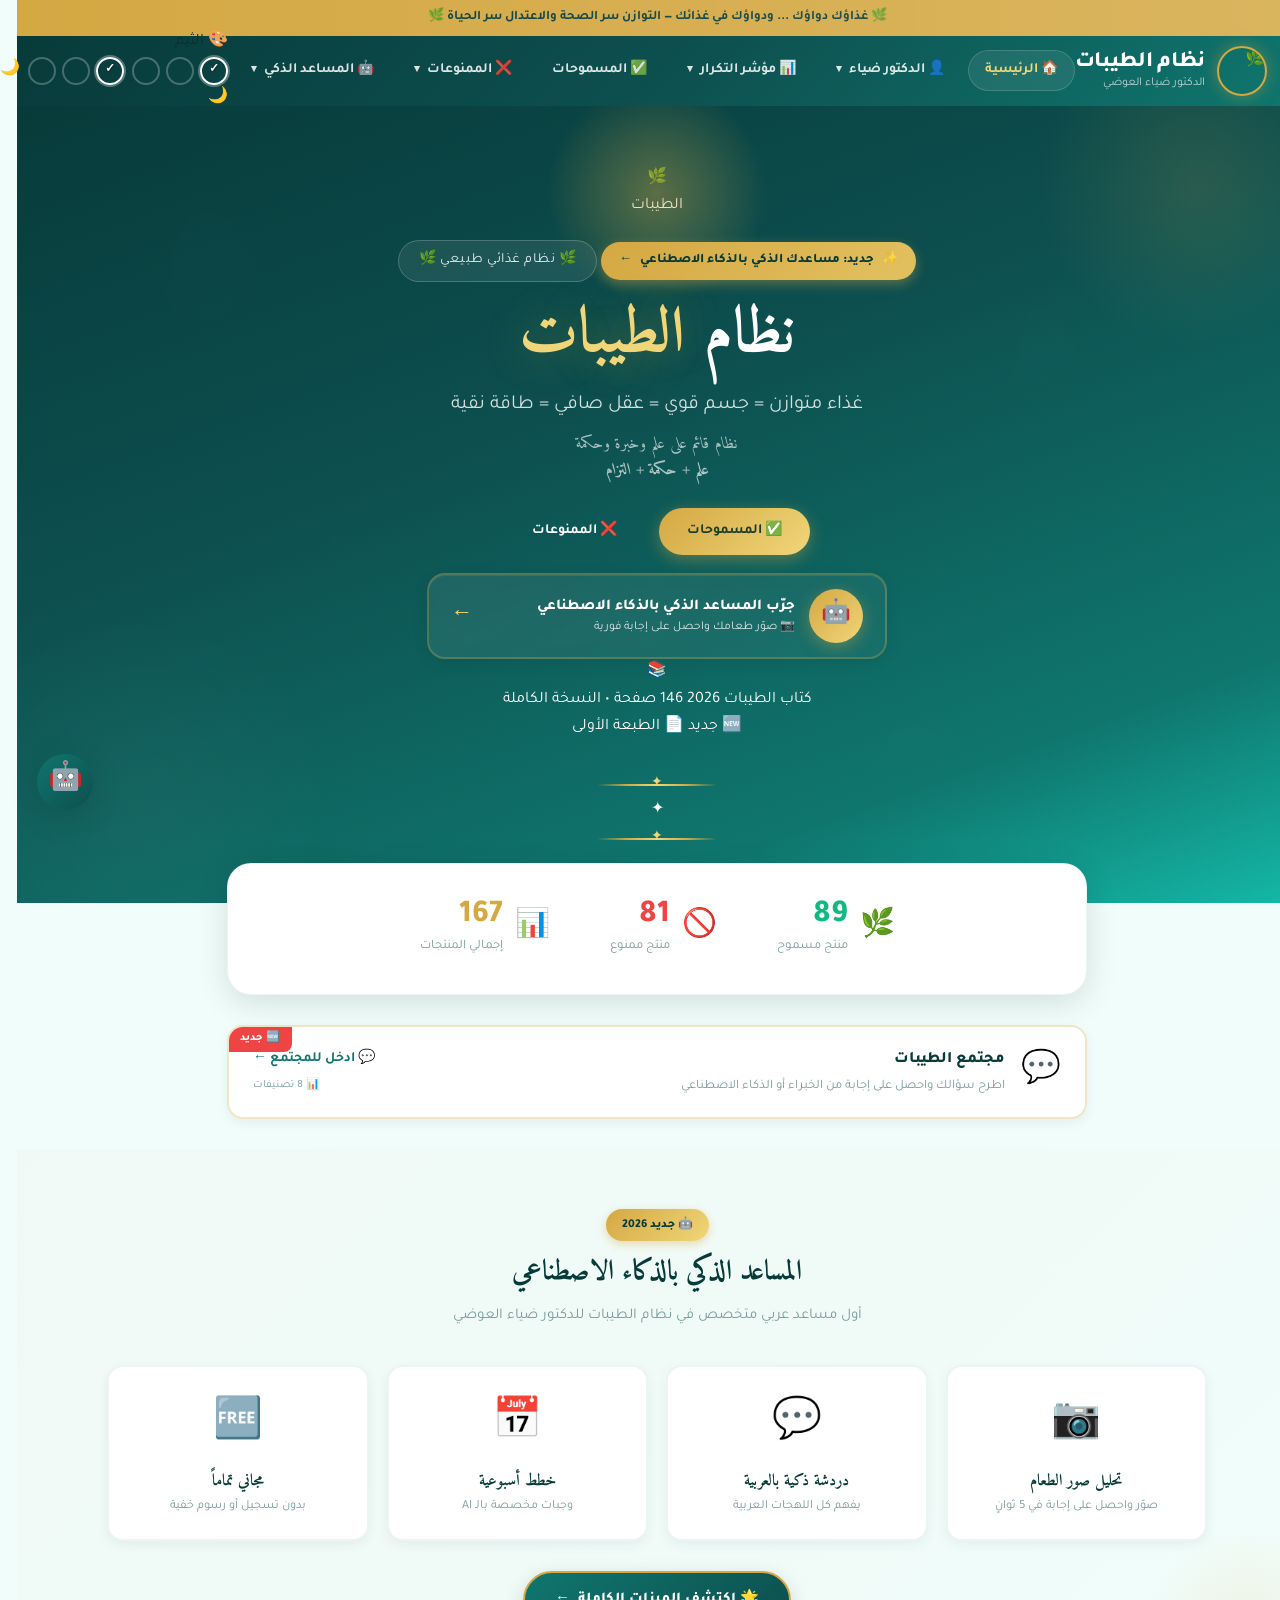
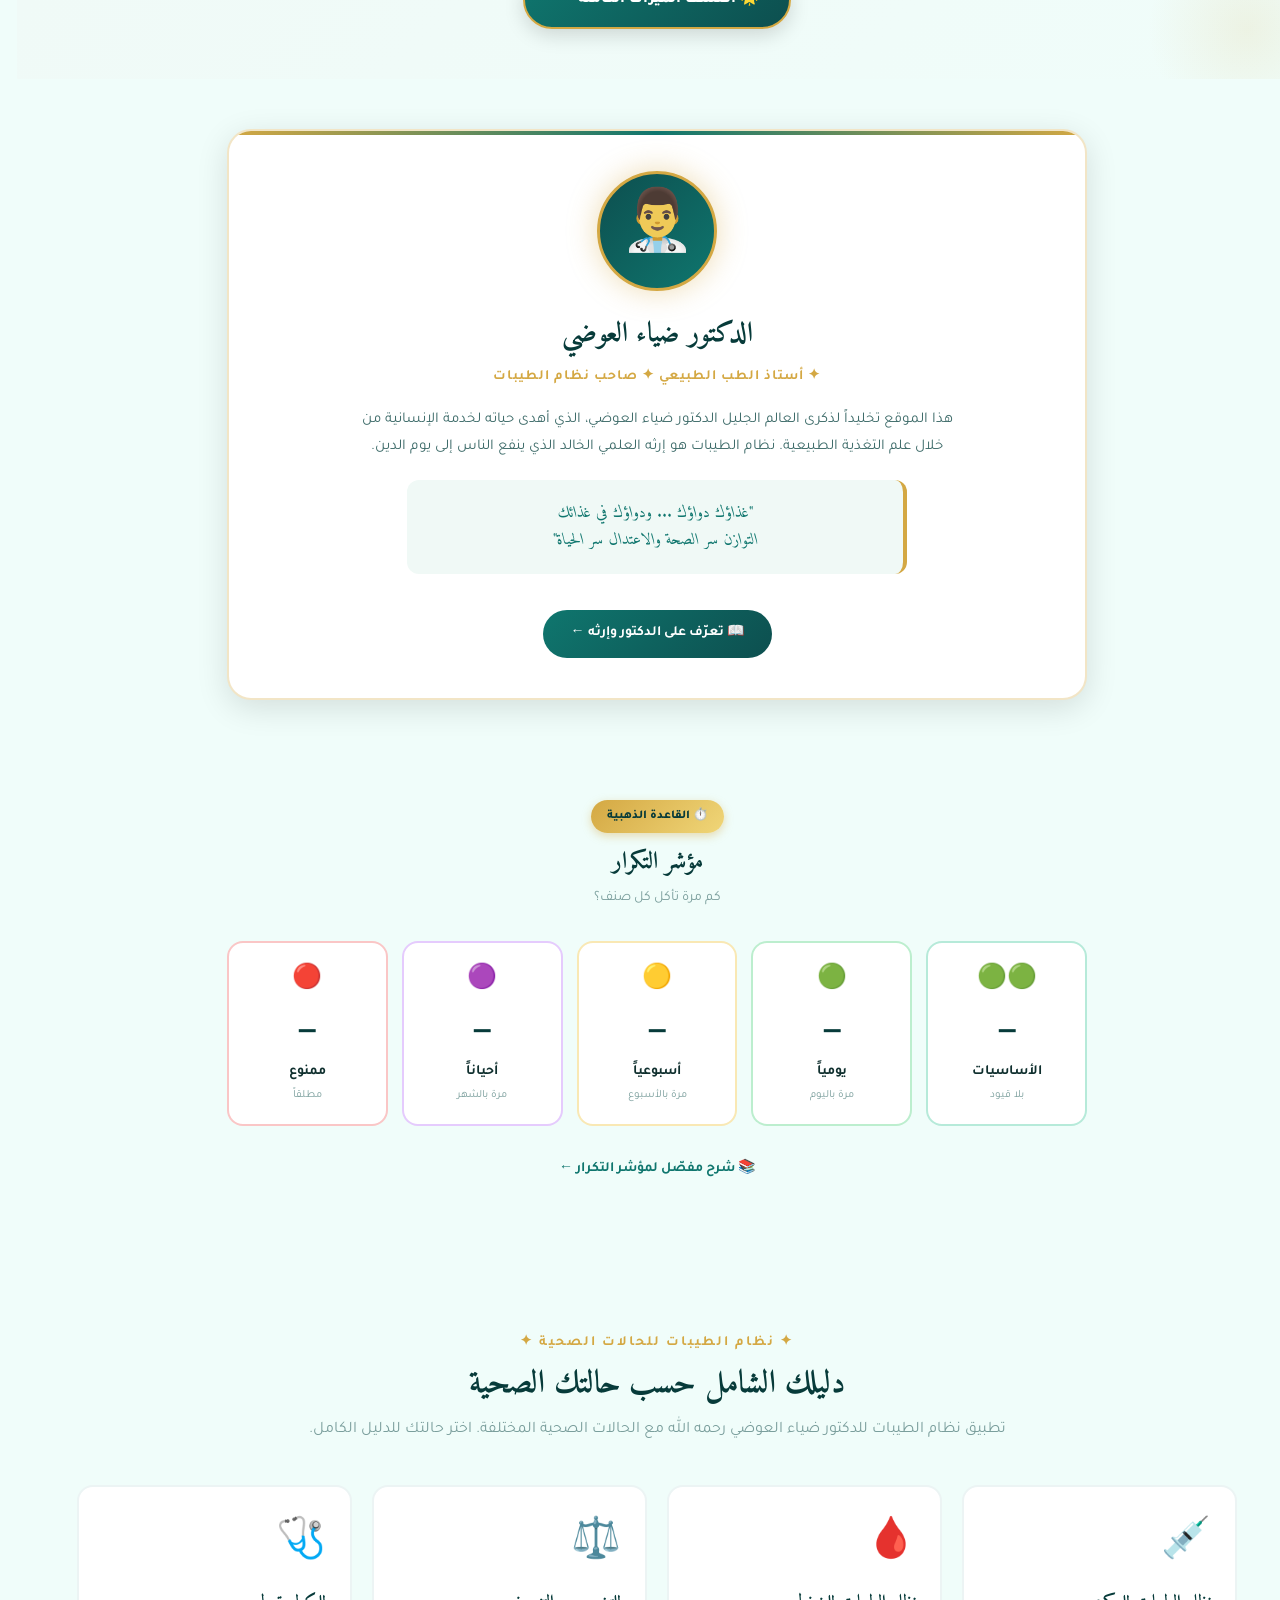
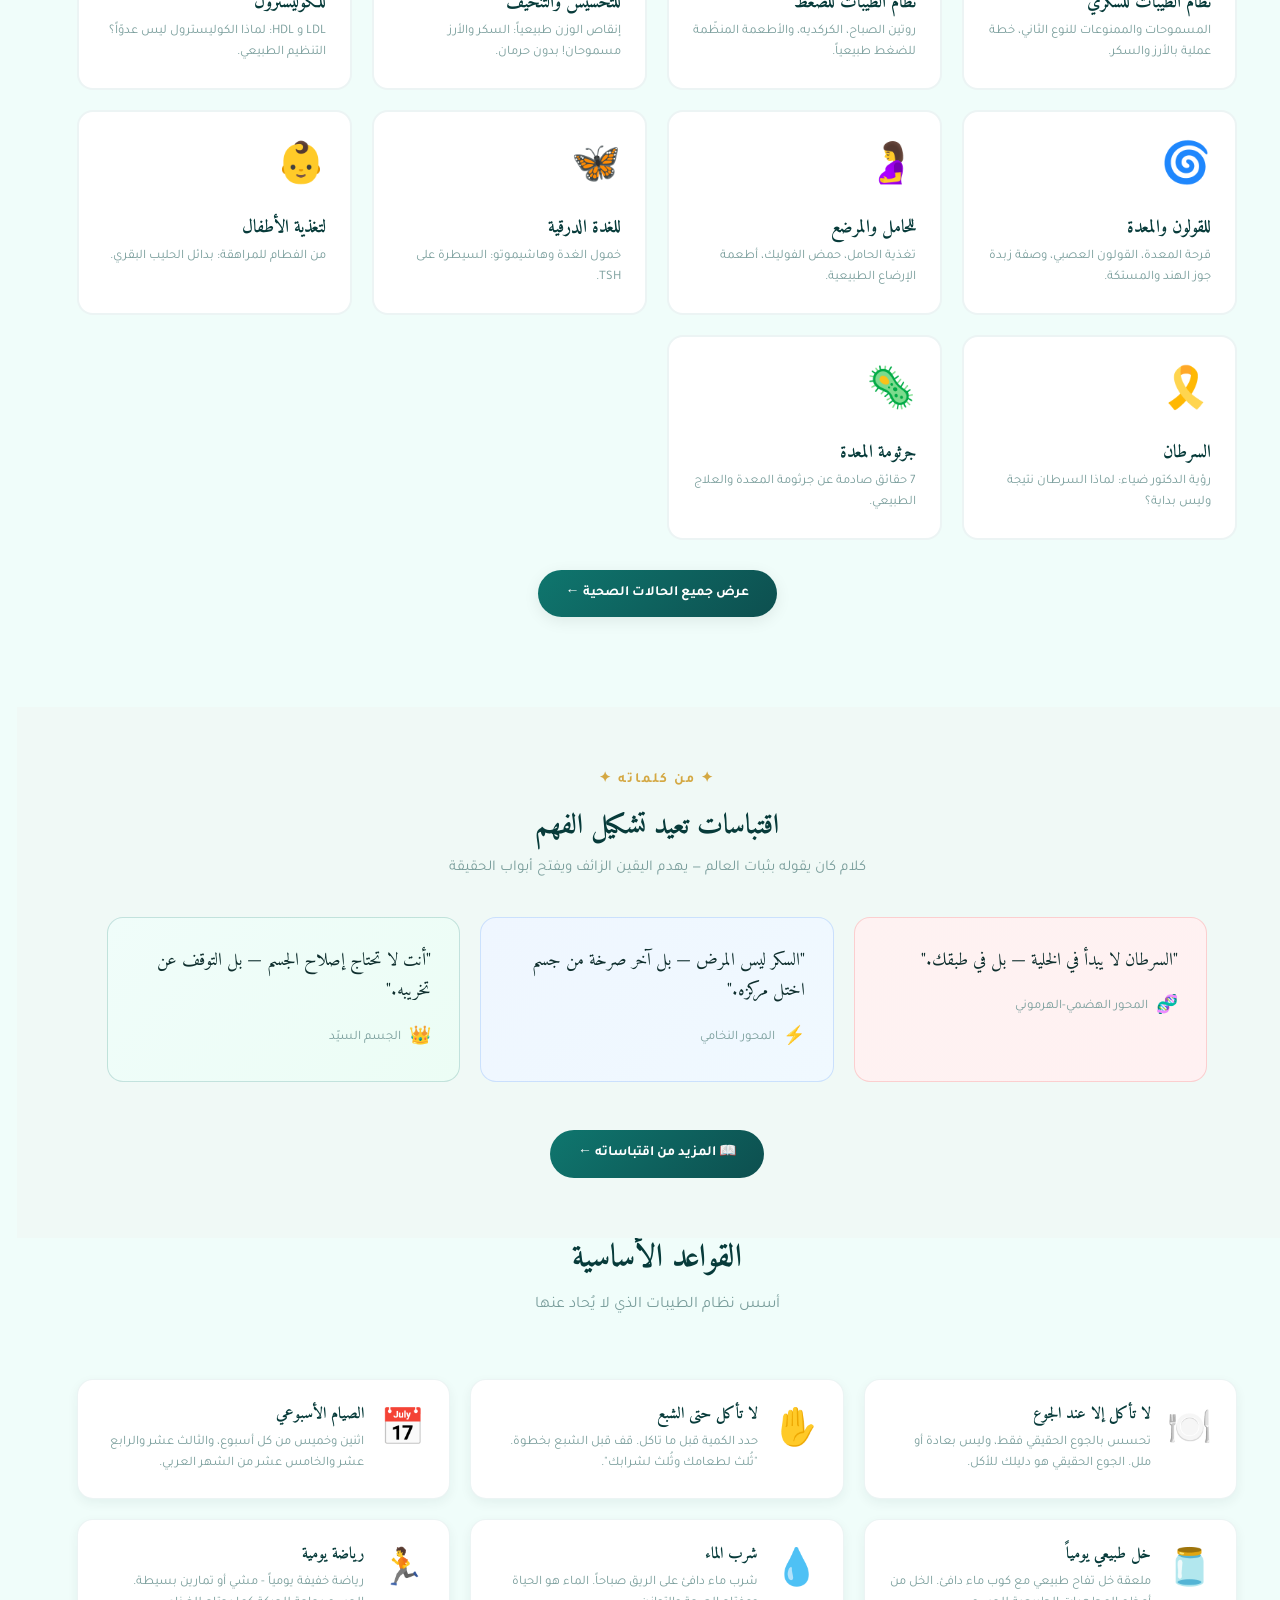
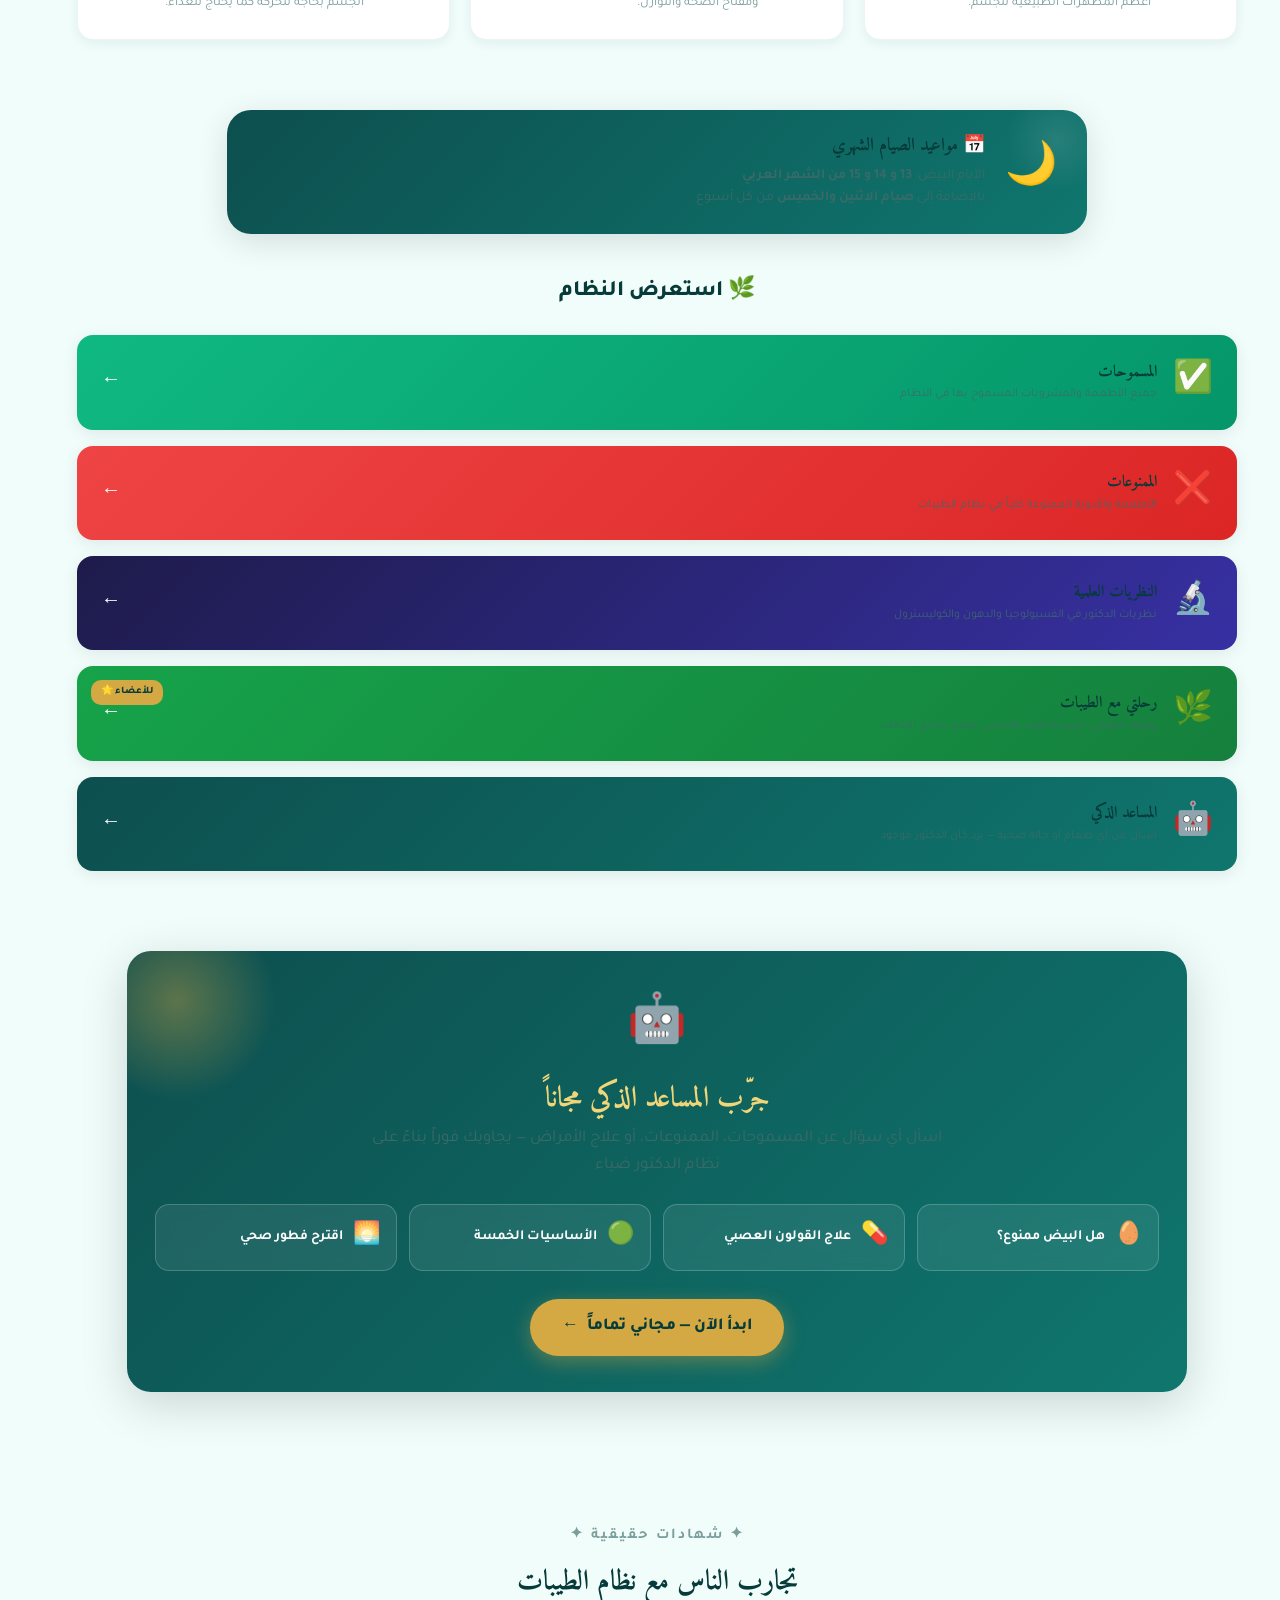
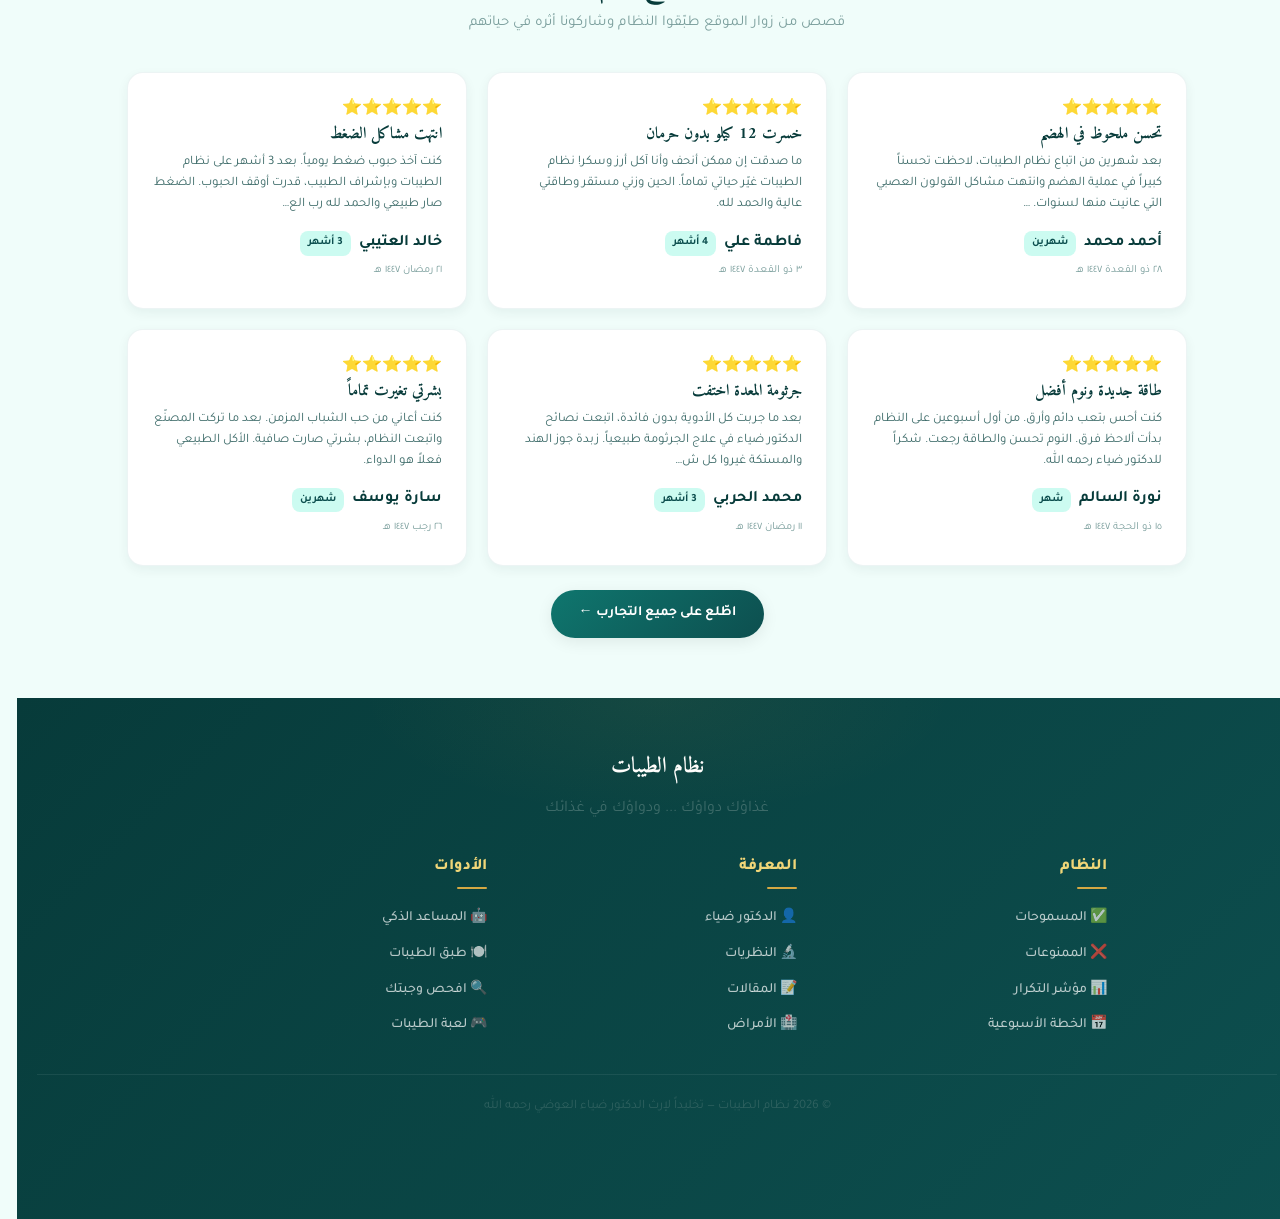
==== index.html @ 3b2006b7 "Initial commit - Tayebat website clone with emerald teal themes and AI chat" ====
<!DOCTYPE html>
<html lang="ar" dir="rtl">
<head>
  <!-- ===== Performance: Preconnect ===== -->
  <link rel="preconnect" href="https://fonts.googleapis.com" crossorigin>
  <link rel="preconnect" href="https://fonts.gstatic.com" crossorigin>

  <!-- ===== Google Fonts ===== -->
  <link rel="preload" 
        href="https://fonts.googleapis.com/css2?family=Tajawal:wght@400;500;700;800&family=Amiri:wght@400;700&display=swap" 
        as="style" 
        onload="this.onload=null;this.rel='stylesheet'">
  <noscript>
    <link rel="stylesheet" 
          href="https://fonts.googleapis.com/css2?family=Tajawal:wght@400;500;700;800&family=Amiri:wght@400;700&display=swap">
  </noscript>

  <meta charset="UTF-8">
  <meta name="viewport" content="width=device-width, initial-scale=1.0">
  <title>نظام الطيبات للدكتور ضياء العوضي | الدليل الشامل 2026</title>
  <meta name="description" content="الدليل الشامل لنظام الطيبات للدكتور ضياء العوضي رحمه الله. 89+ مسموح، 81+ ممنوع، 12 مقال متعمق، خطط أسبوعية بالـ AI، ومساعد ذكي. ابدأ رحلتك الصحية اليوم!">
  <meta name="keywords" content="نظام الطيبات, الدكتور ضياء العوضي, المسموحات, الممنوعات, الأساسيات الخمسة, نظرية الدهون, جرثومة المعدة, التغذية الطبيعية">
  
  <!-- ===== Open Graph ===== -->
  <meta property="og:title" content="نظام الطيبات للدكتور ضياء العوضي | الدليل الشامل 2026">
  <meta property="og:description" content="الدليل الشامل لنظام الطيبات للدكتور ضياء العوضي رحمه الله. 89+ مسموح، 81+ ممنوع، مقالات متعمقة، ومساعد ذكي.">
  <meta property="og:type" content="website">
  <meta property="og:locale" content="ar_AR">

  <!-- ===== Theme Color ===== -->
  <meta name="theme-color" content="#0d4f4f">
  <meta name="apple-mobile-web-app-capable" content="yes">
  <meta name="apple-mobile-web-app-status-bar-style" content="black-translucent">
  <meta name="apple-mobile-web-app-title" content="نظام الطيبات">

  <!-- ===== CSS ===== -->
  <link rel="stylesheet" href="css/variables.css">
  <link rel="stylesheet" href="css/base.css">
  <link rel="stylesheet" href="css/header.css">
  <link rel="stylesheet" href="css/hero.css">
  <link rel="stylesheet" href="css/sections.css">
  <link rel="stylesheet" href="css/footer.css">
  <link rel="stylesheet" href="css/themes.css">
  <link rel="stylesheet" href="css/responsive.css">
</head>
<body>

<!-- ♿ Skip Link -->
<a href="#main-content" class="skip-link">تخطّي للمحتوى الرئيسي</a>

<!-- ═══════════════════════════════════════════
     HEADER
     ═══════════════════════════════════════════ -->
<header class="site-header" id="siteHeader">
  <div class="header-top">
    🌿 غذاؤك دواؤك ... ودواؤك في غذائك — التوازن سر الصحة والاعتدال سر الحياة 🌿
  </div>
  <div class="header-main">
    <a href="/" class="logo-area">
      <div class="logo-emblem">
        <div class="logo-emblem-inner">🌿</div>
      </div>
      <div class="logo-text-area">
        <div class="logo-title">نظام الطيبات</div>
        <div class="logo-subtitle">الدكتور ضياء العوضي</div>
      </div>
    </a>

    <nav class="main-nav" id="mainNav">
      <a href="/" class="nav-link active">🏠 الرئيسية</a>
      
      <div class="nav-dropdown">
        <a href="about.html" class="nav-link nav-link--has-dropdown">
          👤 الدكتور ضياء <span class="nav-dropdown-arrow">▾</span>
        </a>
        <div class="nav-dropdown-menu">
          <a href="about.html" class="nav-dropdown-item">👤 سيرة الدكتور</a>
          <a href="theories.html" class="nav-dropdown-item">🔬 النظريات</a>
          <a href="articles.html" class="nav-dropdown-item">📝 مقالات</a>
          <a href="diseases.html" class="nav-dropdown-item">🏥 الأمراض</a>
          <a href="videos.html" class="nav-dropdown-item">🎬 فيديوهات</a>
          <a href="resources.html" class="nav-dropdown-item">📚 الموارد والأدلة</a>
          <a href="quran-and-food.html" class="nav-dropdown-item">📖 القرآن والغذاء <span class="nav-badge">جديد ✨</span></a>
          <a href="fasting.html" class="nav-dropdown-item">🌙 الصيام والصحة <span class="nav-badge">جديد ✨</span></a>
          <a href="testimonials.html" class="nav-dropdown-item">💬 تجارب الزوار</a>
        </div>
      </div>

      <div class="nav-dropdown">
        <a href="frequency-guide.html" class="nav-link nav-link--has-dropdown">
          📊 مؤشر التكرار <span class="nav-dropdown-arrow">▾</span>
        </a>
        <div class="nav-dropdown-menu">
          <a href="frequency-guide.html" class="nav-dropdown-item">📊 مؤشر التكرار</a>
          <a href="weekly-plan.html" class="nav-dropdown-item">📅 الخطة الأسبوعية</a>
          <a href="recipes.html" class="nav-dropdown-item">🍽️ طبق الطيبات</a>
          <a href="check-meal.html" class="nav-dropdown-item">🔍 افحص وجبتك</a>
          <a href="my-commitment.html" class="nav-dropdown-item">📊 متتبّع التزامي</a>
          <a href="game.html" class="nav-dropdown-item">🎮 لعبة الطيبات</a>
        </div>
      </div>

      <a href="allowed.html" class="nav-link">✅ المسموحات</a>
      
      <div class="nav-dropdown">
        <a href="forbidden.html" class="nav-link nav-link--has-dropdown">
          ❌ الممنوعات <span class="nav-dropdown-arrow">▾</span>
        </a>
        <div class="nav-dropdown-menu">
          <a href="forbidden.html" class="nav-dropdown-item">❌ قائمة الممنوعات</a>
          <a href="alternatives.html" class="nav-dropdown-item nav-dropdown-item--highlight">🔄 بديل الممنوعات <span class="nav-badge">جديد ✨</span></a>
        </div>
      </div>

      <div class="nav-dropdown">
        <a href="ai-assistant.html" class="nav-link nav-link--has-dropdown">
          🤖 المساعد الذكي <span class="nav-dropdown-arrow">▾</span>
        </a>
        <div class="nav-dropdown-menu">
          <a href="ai-assistant.html" class="nav-dropdown-item">🌟 اكتشف الميزات</a>
          <a href="chat.html" class="nav-dropdown-item">⚡ ابدأ الدردشة</a>
        </div>
      </div>

      <!-- Theme Controls (inside nav for mobile) -->
      <div class="theme-controls-mobile">
        <div class="theme-controls-label">🎨 الثيم</div>
        <div class="theme-color-btns">
          <button class="theme-color-btn active" data-theme-btn="emerald-teal" title="إميرالد تيل" aria-label="ثيم إميرالد تيل">
            <span class="theme-color-dot" style="background: #0f766e;"></span>
          </button>
          <button class="theme-color-btn" data-theme-btn="ocean-emerald" title="أوشن إميرالد" aria-label="ثيم أوشن إميرالد">
            <span class="theme-color-dot" style="background: #0891b2;"></span>
          </button>
          <button class="theme-color-btn" data-theme-btn="royal-emerald" title="رويال إميرالد" aria-label="ثيم رويال إميرالد">
            <span class="theme-color-dot" style="background: #2563eb;"></span>
          </button>
        </div>
        <button class="mode-toggle-btn" id="modeToggleMobile" title="تبديل الوضع" aria-label="تبديل وضع الإضاءة">
          🌙
        </button>
      </div>
    </nav>

    <!-- Desktop Theme Controls -->
    <div class="theme-controls" id="themeControls">
      <div class="theme-color-btns">
        <button class="theme-color-btn active" data-theme-btn="emerald-teal" title="إميرالد تيل" aria-label="ثيم إميرالد تيل">
          <span class="theme-color-dot" style="background: #0f766e;"></span>
        </button>
        <button class="theme-color-btn" data-theme-btn="ocean-emerald" title="أوشن إميرالد" aria-label="ثيم أوشن إميرالد">
          <span class="theme-color-dot" style="background: #0891b2;"></span>
        </button>
        <button class="theme-color-btn" data-theme-btn="royal-emerald" title="رويال إميرالد" aria-label="ثيم رويال إميرالد">
          <span class="theme-color-dot" style="background: #2563eb;"></span>
        </button>
      </div>
      <button class="mode-toggle-btn" id="modeToggleDesktop" title="تبديل الوضع" aria-label="تبديل وضع الإضاءة">
        🌙
      </button>
    </div>

    <button class="mobile-menu-btn" id="mobileMenuBtn" aria-label="القائمة">☰</button>
  </div>
</header>

<!-- ═══════════════════════════════════════════
     HERO SECTION
     ═══════════════════════════════════════════ -->
<section class="hero-home" id="main-content">
  <div class="hero-pattern"></div>
  <div class="hero-bg-decor hero-bg-decor-1"></div>
  <div class="hero-bg-decor hero-bg-decor-2"></div>
  
  <div class="hero-emblem">
    <div class="hero-emblem-glow"></div>
    <div class="hero-emblem-inner">
      <div class="hero-emblem-icon">🌿</div>
      <div class="hero-emblem-text">الطيبات</div>
    </div>
  </div>
  
  <div class="hero-content-text">
    <!-- AI Badge -->
    <a href="/ai-assistant" class="hero-ai-badge">
      <span class="hero-ai-badge-spark">✨</span>
      <span class="hero-ai-badge-text">جديد: مساعدك الذكي بالذكاء الاصطناعي</span>
      <span class="hero-ai-badge-arrow">←</span>
    </a>
    
    <div class="hero-label">🌿 نظام غذائي طبيعي 🌿</div>
    <h1>نظام <span>الطيبات</span></h1>
    <div class="hero-tagline">غذاء متوازن = جسم قوي = عقل صافي = طاقة نقية</div>
    <p class="hero-quote">
      نظام قائم على علم وخبرة وحكمة<br>
      <strong>علم + حكمة + التزام</strong>
    </p>
    
    <div class="hero-cta">
      <a href="allowed.html" class="btn btn-gold">✅ المسموحات</a>
      <a href="forbidden.html" class="btn btn-glass">❌ الممنوعات</a>
    </div>

    <!-- AI CTA -->
    <a href="chat.html" class="hero-ai-cta">
      <div class="hero-ai-cta-icon">🤖</div>
      <div class="hero-ai-cta-text">
        <div class="hero-ai-cta-title">جرّب المساعد الذكي بالذكاء الاصطناعي</div>
        <div class="hero-ai-cta-subtitle">📷 صوّر طعامك واحصل على إجابة فورية</div>
      </div>
      <div class="hero-ai-cta-arrow">←</div>
    </a>

    <!-- PDF Downloads -->
    <div class="pdf-btns-row">
      <a href="pdf-download-v2.html" class="pdf-btn pdf-btn-new">
        <span class="pdf-btn-icon">📚</span>
        <div class="pdf-btn-info">
          <span class="pdf-btn-title">كتاب الطيبات 2026</span>
          <span class="pdf-btn-subtitle">146 صفحة • النسخة الكاملة</span>
        </div>
        <span class="pdf-btn-badge">🆕 جديد</span>
      </a>
      <a href="pdf-download.html" class="pdf-btn pdf-btn-old">
        <span class="pdf-btn-icon">📄</span>
        <span class="pdf-btn-title">الطبعة الأولى</span>
      </a>
    </div>
  </div>
  
  <div class="hero-divider">
    <div class="hero-divider-line"></div>
    <div class="hero-divider-ornament">✦</div>
    <div class="hero-divider-line"></div>
  </div>
</section>

<!-- ═══════════════════════════════════════════
     STATS BAR
     ═══════════════════════════════════════════ -->
<div class="stats-wrapper">
  <div class="stats-bar">
    <div class="stat-card reveal">
      <div class="stat-icon green">🌿</div>
      <div>
        <div class="stat-num green" id="statAllowed" data-target="89">0</div>
        <div class="stat-label">منتج مسموح</div>
      </div>
    </div>
    <div class="stat-card reveal" style="transition-delay:0.1s">
      <div class="stat-icon red">🚫</div>
      <div>
        <div class="stat-num red" id="statForbidden" data-target="81">0</div>
        <div class="stat-label">منتج ممنوع</div>
      </div>
    </div>
    <div class="stat-card reveal" style="transition-delay:0.2s">
      <div class="stat-icon gold">📊</div>
      <div>
        <div class="stat-num gold" id="statTotal" data-target="170">0</div>
        <div class="stat-label">إجمالي المنتجات</div>
      </div>
    </div>
  </div>
</div>

<!-- ═══════════════════════════════════════════
     COMMUNITY BANNER
     ═══════════════════════════════════════════ -->
<div class="community-banner-wrapper">
  <a href="/community" class="community-banner" aria-label="مجتمع الطيبات">
    <span class="community-banner-new">🆕 جديد</span>
    <div class="community-banner-icon">💬</div>
    <div class="community-banner-content">
      <div class="community-banner-title">مجتمع الطيبات</div>
      <div class="community-banner-subtitle">اطرح سؤالك واحصل على إجابة من الخبراء أو الذكاء الاصطناعي</div>
    </div>
    <div class="community-banner-action">
      <span class="community-banner-cta">💬 ادخل للمجتمع ←</span>
      <span class="community-banner-meta">📊 8 تصنيفات</span>
    </div>
  </a>
</div>

<!-- ═══════════════════════════════════════════
     AI FEATURES SECTION
     ═══════════════════════════════════════════ -->
<section class="ai-features-section reveal">
  <div class="ai-features-container">
    <div class="ai-features-header">
      <span class="ai-features-badge">🤖 جديد 2026</span>
      <h2 class="ai-features-title">المساعد الذكي بالذكاء الاصطناعي</h2>
      <p class="ai-features-subtitle">أول مساعد عربي متخصص في نظام الطيبات للدكتور ضياء العوضي</p>
    </div>
    
    <div class="ai-features-grid">
      <a href="chat.html" class="ai-feature-card">
        <div class="ai-feature-icon">📷</div>
        <h3 class="ai-feature-title">تحليل صور الطعام</h3>
        <p class="ai-feature-desc">صوّر واحصل على إجابة في 5 ثوانٍ</p>
      </a>
      
      <a href="chat.html" class="ai-feature-card">
        <div class="ai-feature-icon">💬</div>
        <h3 class="ai-feature-title">دردشة ذكية بالعربية</h3>
        <p class="ai-feature-desc">يفهم كل اللهجات العربية</p>
      </a>
      
      <a href="chat.html" class="ai-feature-card">
        <div class="ai-feature-icon">📅</div>
        <h3 class="ai-feature-title">خطط أسبوعية</h3>
        <p class="ai-feature-desc">وجبات مخصصة بالـ AI</p>
      </a>
      
      <a href="chat.html" class="ai-feature-card">
        <div class="ai-feature-icon">🆓</div>
        <h3 class="ai-feature-title">مجاني تماماً</h3>
        <p class="ai-feature-desc">بدون تسجيل أو رسوم خفية</p>
      </a>
    </div>
    
    <div class="ai-features-cta">
      <a href="/ai-assistant" class="ai-features-btn">
        🌟 اكتشف الميزات الكاملة
        <span class="ai-features-btn-arrow">←</span>
      </a>
    </div>
  </div>
</section>

<!-- ═══════════════════════════════════════════
     TRIBUTE SECTION
     ═══════════════════════════════════════════ -->
<div class="tribute-section reveal">
  <div class="tribute-card">
    <div class="tribute-portrait-wrap">
      <div class="tribute-portrait-placeholder">👨‍⚕️</div>
    </div>
    <div class="tribute-name">الدكتور ضياء العوضي</div>
    <div class="tribute-title">✦ أستاذ الطب الطبيعي ✦ صاحب نظام الطيبات</div>
    <p class="tribute-text">
      هذا الموقع تخليداً لذكرى العالم الجليل الدكتور ضياء العوضي،
      الذي أهدى حياته لخدمة الإنسانية من خلال علم التغذية الطبيعية.
      نظام الطيبات هو إرثه العلمي الخالد الذي ينفع الناس إلى يوم الدين.
    </p>
    <div class="tribute-quote">
      "غذاؤك دواؤك ... ودواؤك في غذائك<br>
      التوازن سر الصحة والاعتدال سر الحياة"
    </div>
    <a href="/about" class="tribute-cta">
      📖 تعرّف على الدكتور وإرثه ←
    </a>
  </div>
</div>

<!-- ═══════════════════════════════════════════
     FREQUENCY GUIDE MINI-PYRAMID
     ═══════════════════════════════════════════ -->
<section class="freq-mini-section reveal">
  <div class="freq-mini-container">
    <div class="freq-mini-header">
      <span class="freq-mini-badge">⏱️ القاعدة الذهبية</span>
      <h2 class="freq-mini-title">مؤشر التكرار</h2>
      <p class="freq-mini-subtitle">كم مرة تأكل كل صنف؟</p>
    </div>

    <div class="freq-mini-grid">
      <a class="freq-mini-item freq-mini-unlimited" href="frequency-guide.html#unlimited">
        <div class="freq-mini-emoji">🟢🟢</div>
        <div class="freq-mini-count" id="miniCountUnlimited" data-target="5">—</div>
        <div class="freq-mini-label">الأساسيات</div>
        <div class="freq-mini-desc">بلا قيود</div>
      </a>

      <a class="freq-mini-item freq-mini-daily" href="frequency-guide.html#daily">
        <div class="freq-mini-emoji">🟢</div>
        <div class="freq-mini-count" id="miniCountDaily" data-target="28">—</div>
        <div class="freq-mini-label">يومياً</div>
        <div class="freq-mini-desc">مرة باليوم</div>
      </a>

      <a class="freq-mini-item freq-mini-weekly" href="frequency-guide.html#weekly">
        <div class="freq-mini-emoji">🟡</div>
        <div class="freq-mini-count" id="miniCountWeekly" data-target="32">—</div>
        <div class="freq-mini-label">أسبوعياً</div>
        <div class="freq-mini-desc">مرة بالأسبوع</div>
      </a>

      <a class="freq-mini-item freq-mini-sometimes" href="frequency-guide.html#sometimes">
        <div class="freq-mini-emoji">🟣</div>
        <div class="freq-mini-count" id="miniCountSometimes" data-target="24">—</div>
        <div class="freq-mini-label">أحياناً</div>
        <div class="freq-mini-desc">مرة بالشهر</div>
      </a>

      <a class="freq-mini-item freq-mini-never" href="frequency-guide.html#never">
        <div class="freq-mini-emoji">🔴</div>
        <div class="freq-mini-count" id="miniCountNever" data-target="81">—</div>
        <div class="freq-mini-label">ممنوع</div>
        <div class="freq-mini-desc">مطلقاً</div>
      </a>
    </div>

    <a href="frequency-guide.html" class="freq-mini-cta">📚 شرح مفصّل لمؤشر التكرار ←</a>
  </div>
</section>

<!-- ═══════════════════════════════════════════
     HEALTH CONDITIONS
     ═══════════════════════════════════════════ -->
<section class="health-conditions-section reveal">
  <div class="section-header-center">
    <p class="section-label">✦ نظام الطيبات للحالات الصحية ✦</p>
    <h2>دليلك الشامل حسب حالتك الصحية</h2>
    <p class="section-desc">تطبيق نظام الطيبات للدكتور ضياء العوضي رحمه الله مع الحالات الصحية المختلفة. اختر حالتك للدليل الكامل.</p>
  </div>

  <div class="health-grid">
    <a href="diet-diabetes.html" class="health-card">
      <div class="health-card-icon">💉</div>
      <h3 class="health-card-title">نظام الطيبات للسكري</h3>
      <p class="health-card-desc">المسموحات والممنوعات للنوع الثاني، خطة عملية بالأرز والسكر.</p>
    </a>

    <a href="diet-pressure.html" class="health-card">
      <div class="health-card-icon">🩸</div>
      <h3 class="health-card-title">نظام الطيبات للضغط</h3>
      <p class="health-card-desc">روتين الصباح، الكركديه، والأطعمة المنظّمة للضغط طبيعياً.</p>
    </a>

    <a href="diet-weight-loss.html" class="health-card">
      <div class="health-card-icon">⚖️</div>
      <h3 class="health-card-title">للتخسيس والتنحيف</h3>
      <p class="health-card-desc">إنقاص الوزن طبيعياً: السكر والأرز مسموحان! بدون حرمان.</p>
    </a>

    <a href="diet-cholesterol.html" class="health-card">
      <div class="health-card-icon">🩺</div>
      <h3 class="health-card-title">للكوليسترول</h3>
      <p class="health-card-desc">LDL و HDL: لماذا الكوليسترول ليس عدوّاً؟ التنظيم الطبيعي.</p>
    </a>

    <a href="diet-stomach-colon.html" class="health-card">
      <div class="health-card-icon">🌀</div>
      <h3 class="health-card-title">للقولون والمعدة</h3>
      <p class="health-card-desc">قرحة المعدة، القولون العصبي، وصفة زبدة جوز الهند والمستكة.</p>
    </a>

    <a href="diet-pregnancy.html" class="health-card">
      <div class="health-card-icon">🤰</div>
      <h3 class="health-card-title">للحامل والمرضع</h3>
      <p class="health-card-desc">تغذية الحامل، حمض الفوليك، أطعمة الإرضاع الطبيعية.</p>
    </a>

    <a href="diet-thyroid.html" class="health-card">
      <div class="health-card-icon">🦋</div>
      <h3 class="health-card-title">للغدة الدرقية</h3>
      <p class="health-card-desc">خمول الغدة وهاشيموتو: السيطرة على TSH.</p>
    </a>

    <a href="diet-children.html" class="health-card">
      <div class="health-card-icon">👶</div>
      <h3 class="health-card-title">لتغذية الأطفال</h3>
      <p class="health-card-desc">من الفطام للمراهقة: بدائل الحليب البقري.</p>
    </a>

    <a href="cancer.html" class="health-card">
      <div class="health-card-icon">🎗️</div>
      <h3 class="health-card-title">السرطان</h3>
      <p class="health-card-desc">رؤية الدكتور ضياء: لماذا السرطان نتيجة وليس بداية؟</p>
    </a>

    <a href="h-pylori.html" class="health-card">
      <div class="health-card-icon">🦠</div>
      <h3 class="health-card-title">جرثومة المعدة</h3>
      <p class="health-card-desc">7 حقائق صادمة عن جرثومة المعدة والعلاج الطبيعي.</p>
    </a>
  </div>

  <div class="section-cta-center">
    <a href="diseases.html" class="btn btn-primary">عرض جميع الحالات الصحية ←</a>
  </div>
</section>

<!-- ═══════════════════════════════════════════
     QUOTES STRIP
     ═══════════════════════════════════════════ -->
<section class="home-quotes-strip reveal">
  <div class="home-quotes-header">
    <div class="section-label">✦ من كلماته ✦</div>
    <h3>اقتباسات تعيد تشكيل الفهم</h3>
    <p>كلام كان يقوله بثبات العالم — يهدم اليقين الزائف ويفتح أبواب الحقيقة</p>
  </div>
  <div class="home-quotes-grid">
    <div class="quote-card shock">
      <p class="quote-card-text">"السرطان لا يبدأ في الخلية — بل في طبقك."</p>
      <div class="quote-card-source">
        <span class="quote-card-source-icon">🧬</span>
        <span>المحور الهضمي-الهرموني</span>
      </div>
    </div>
    <div class="quote-card science">
      <p class="quote-card-text">"السكر ليس المرض — بل آخر صرخة من جسم اختل مركزه."</p>
      <div class="quote-card-source">
        <span class="quote-card-source-icon">⚡</span>
        <span>المحور النخامي</span>
      </div>
    </div>
    <div class="quote-card">
      <p class="quote-card-text">"أنت لا تحتاج إصلاح الجسم — بل التوقف عن تخريبه."</p>
      <div class="quote-card-source">
        <span class="quote-card-source-icon">👑</span>
        <span>الجسم السيّد</span>
      </div>
    </div>
  </div>
  <div class="section-cta-center" style="margin-top: 32px;">
    <a href="about.html" class="tribute-cta">📖 المزيد من اقتباساته ←</a>
  </div>
</section>

<!-- ═══════════════════════════════════════════
     BASIC RULES
     ═══════════════════════════════════════════ -->
<div class="section-header-center" style="padding: 0 20px 20px;">
  <h2 style="font-family: var(--font-serif);">القواعد الأساسية</h2>
  <p class="section-desc">أسس نظام الطيبات الذي لا يُحاد عنها</p>
</div>

<div class="rules-grid">
  <div class="rule-card reveal">
    <div class="rule-icon">🍽️</div>
    <div class="rule-content">
      <h3>لا تأكل إلا عند الجوع</h3>
      <p>تحسس بالجوع الحقيقي فقط، وليس بعادة أو ملل. الجوع الحقيقي هو دليلك للأكل.</p>
    </div>
  </div>
  <div class="rule-card reveal" style="transition-delay:0.1s">
    <div class="rule-icon">✋</div>
    <div class="rule-content">
      <h3>لا تأكل حتى الشبع</h3>
      <p>حدد الكمية قبل ما تاكل. قف قبل الشبع بخطوة. "ثُلث لطعامك وثُلث لشرابك".</p>
    </div>
  </div>
  <div class="rule-card reveal" style="transition-delay:0.2s">
    <div class="rule-icon">📅</div>
    <div class="rule-content">
      <h3>الصيام الأسبوعي</h3>
      <p>اثنين وخميس من كل أسبوع، والثالث عشر والرابع عشر والخامس عشر من الشهر العربي.</p>
    </div>
  </div>
  <div class="rule-card reveal" style="transition-delay:0.3s">
    <div class="rule-icon">🫙</div>
    <div class="rule-content">
      <h3>خل طبيعي يومياً</h3>
      <p>ملعقة خل تفاح طبيعي مع كوب ماء دافئ. الخل من أعظم المطهرات الطبيعية للجسم.</p>
    </div>
  </div>
  <div class="rule-card reveal" style="transition-delay:0.4s">
    <div class="rule-icon">💧</div>
    <div class="rule-content">
      <h3>شرب الماء</h3>
      <p>شرب ماء دافئ على الريق صباحاً. الماء هو الحياة ومفتاح الصحة والتوازن.</p>
    </div>
  </div>
  <div class="rule-card reveal" style="transition-delay:0.5s">
    <div class="rule-icon">🏃</div>
    <div class="rule-content">
      <h3>رياضة يومية</h3>
      <p>رياضة خفيفة يومياً - مشي أو تمارين بسيطة. الجسم بحاجة للحركة كما يحتاج للغذاء.</p>
    </div>
  </div>
</div>

<!-- ═══════════════════════════════════════════
     FASTING SCHEDULE
     ═══════════════════════════════════════════ -->
<div class="fasting-banner reveal">
  <div class="fasting-card">
    <div class="fasting-icon">🌙</div>
    <div class="fasting-text">
      <h3>📅 مواعيد الصيام الشهري</h3>
      <p>الأيام البيض: <strong>13 و 14 و 15 من الشهر العربي</strong><br>
      بالإضافة إلى <strong>صيام الاثنين والخميس</strong> من كل أسبوع</p>
    </div>
  </div>
</div>

<!-- ═══════════════════════════════════════════
     QUICK ACCESS
     ═══════════════════════════════════════════ -->
<div class="quick-access">
  <div class="quick-title">🌿 استعرض النظام</div>
  <div class="quick-grid">
    <a href="allowed.html" class="quick-card allowed reveal">
      <div class="quick-icon">✅</div>
      <div class="quick-text">
        <h3>المسموحات</h3>
        <p>جميع الأطعمة والمشروبات المسموح بها في النظام</p>
      </div>
      <div class="quick-arrow">←</div>
    </a>
    <a href="forbidden.html" class="quick-card forbidden reveal" style="transition-delay:0.1s">
      <div class="quick-icon">❌</div>
      <div class="quick-text">
        <h3>الممنوعات</h3>
        <p>الأطعمة والأدوية الممنوعة كلياً في نظام الطيبات</p>
      </div>
      <div class="quick-arrow">←</div>
    </a>
    <a href="theories.html" class="quick-card theories reveal" style="transition-delay:0.2s">
      <div class="quick-icon">🔬</div>
      <div class="quick-text">
        <h3>النظريات العلمية</h3>
        <p>نظريات الدكتور في الفسيولوجيا والدهون والكوليسترول</p>
      </div>
      <div class="quick-arrow">←</div>
    </a>
    <a href="my-journey.html" class="quick-card journey reveal" style="transition-delay:0.25s">
      <span class="quick-card-badge">للأعضاء 🌟</span>
      <div class="quick-icon">🌿</div>
      <div class="quick-text">
        <h3>رحلتي مع الطيبات</h3>
        <p>رفيقك اليومي: نصيحة اليوم، اقتباس ملهم، وتتبّع تقدّمك</p>
      </div>
      <div class="quick-arrow">←</div>
    </a>
    <a href="chat.html" class="quick-card ai reveal" style="transition-delay:0.3s">
      <div class="quick-icon">🤖</div>
      <div class="quick-text">
        <h3>المساعد الذكي</h3>
        <p>اسأل عن أي طعام أو حالة صحية — يرد كأن الدكتور موجود</p>
      </div>
      <div class="quick-arrow">←</div>
    </a>
  </div>
</div>

<!-- ═══════════════════════════════════════════
     AI SHOWCASE
     ═══════════════════════════════════════════ -->
<section class="ai-showcase reveal">
  <div class="ai-showcase-card">
    <div class="ai-showcase-decor"></div>
    <div class="ai-showcase-inner">
      <!-- Header -->
      <div class="ai-showcase-header">
        <div class="ai-showcase-emoji">🤖</div>
        <h2 class="ai-showcase-title">جرّب المساعد الذكي مجاناً</h2>
        <p class="ai-showcase-desc">اسأل أي سؤال عن المسموحات، الممنوعات، أو علاج الأمراض — يجاوبك فوراً بناءً على نظام الدكتور ضياء</p>
      </div>
      
      <!-- Example Questions Grid -->
      <div class="ai-showcase-grid">
        <a href="chat.html?q=هل البيض ممنوع؟" class="ai-example-card">
          <span class="ai-example-icon">🥚</span>
          <span class="ai-example-text">هل البيض ممنوع؟</span>
        </a>
        <a href="chat.html?q=كيف أعالج القولون العصبي؟" class="ai-example-card">
          <span class="ai-example-icon">💊</span>
          <span class="ai-example-text">علاج القولون العصبي</span>
        </a>
        <a href="chat.html?q=ما هي الأساسيات الخمسة؟" class="ai-example-card">
          <span class="ai-example-icon">🟢</span>
          <span class="ai-example-text">الأساسيات الخمسة</span>
        </a>
        <a href="chat.html?q=اقترح وجبة فطور صحية" class="ai-example-card">
          <span class="ai-example-icon">🌅</span>
          <span class="ai-example-text">اقترح فطور صحي</span>
        </a>
      </div>
      
      <!-- CTA Button -->
      <div class="ai-showcase-cta">
        <a href="chat.html" class="btn btn-accent-lg">
          ابدأ الآن — مجاني تماماً
          <span>←</span>
        </a>
      </div>
    </div>
  </div>
</section>

<!-- ═══════════════════════════════════════════
     TESTIMONIALS PREVIEW
     ═══════════════════════════════════════════ -->
<section class="testimonials-section" id="testimonialsPreview">
  <div class="testimonials-header">
    <p class="section-label">✦ شهادات حقيقية ✦</p>
    <h2>تجارب الناس مع نظام الطيبات</h2>
    <p>قصص من زوار الموقع طبّقوا النظام وشاركونا أثره في حياتهم</p>
  </div>

  <div class="testimonials-grid" id="testimonialsGrid">
    <!-- Rendered by JS -->
  </div>

  <div class="section-cta-center" style="margin-top: 24px;">
    <a href="/testimonials" class="btn btn-primary">
      اطّلع على جميع التجارب ←
    </a>
  </div>
</section>

<!-- ═══════════════════════════════════════════
     FOOTER
     ═══════════════════════════════════════════ -->
<footer class="site-footer">
  <!-- Rendered by JS -->
</footer>

<!-- ═══════════════════════════════════════════
     TOAST CONTAINER
     ═══════════════════════════════════════════ -->
<div class="toast-container" id="toastContainer"></div>

<!-- ═══════════════════════════════════════════
     CHAT FAB (Floating Action Button)
     ═══════════════════════════════════════════ -->
<a href="/chat" class="chat-fab" title="المساعد الذكي" aria-label="المساعد الذكي">🤖</a>

<!-- ═══════════════════════════════════════════
     BOTTOM NAV (Mobile Only)
     ═══════════════════════════════════════════ -->
<nav class="bottom-nav">
  <div class="bottom-nav-inner">
    <a href="/" class="bottom-nav-item active">
      <div class="bnav-icon">🏠</div>
      <span>الرئيسية</span>
    </a>
    <a href="/allowed" class="bottom-nav-item">
      <div class="bnav-icon">✅</div>
      <span>المسموحات</span>
    </a>
    <a href="/theories" class="bottom-nav-item">
      <div class="bnav-icon">🔬</div>
      <span>النظريات</span>
    </a>
    <a href="/chat" class="bottom-nav-item">
      <div class="bnav-icon">🤖</div>
      <span>المساعد</span>
    </a>
  </div>
</nav>

<!-- ═══════════════════════════════════════════
     MOBILE MENU OVERLAY
     ═══════════════════════════════════════════ -->
<div class="mobile-overlay" id="mobileOverlay"></div>

<!-- ═══════════════════════════════════════════
     SCRIPTS
     ═══════════════════════════════════════════ -->
<script src="js/themes.js"></script>
<script src="js/animations.js" defer></script>
<script src="js/app.js" defer></script>

</body>
</html>
---- css/variables.css ----
/* ═══════════════════════════════════════════════
   TAYEBAT CLONE - CSS VARIABLES & THEME SYSTEM
   3 Themes × 2 Modes (Light/Dark) = 6 combinations
   ═══════════════════════════════════════════════ */

:root {
  /* ── Font System ── */
  --font-primary: 'Tajawal', sans-serif;
  --font-serif: 'Amiri', serif;

  /* ── Spacing Scale ── */
  --space-xs: 4px;
  --space-sm: 8px;
  --space-md: 16px;
  --space-lg: 24px;
  --space-xl: 32px;
  --space-2xl: 48px;
  --space-3xl: 64px;

  /* ── Border Radius ── */
  --radius-sm: 8px;
  --radius-md: 12px;
  --radius-lg: 16px;
  --radius-xl: 24px;
  --radius-full: 999px;

  /* ── Shadows (Light mode defaults) ── */
  --shadow-sm: 0 2px 8px rgba(0,0,0,0.06);
  --shadow-md: 0 4px 16px rgba(0,0,0,0.08);
  --shadow-lg: 0 8px 32px rgba(0,0,0,0.12);
  --shadow-xl: 0 12px 48px rgba(0,0,0,0.16);

  /* ── Transitions ── */
  --transition-fast: 0.15s ease;
  --transition-normal: 0.3s ease;
  --transition-slow: 0.5s ease;

  /* ── Z-Index Scale ── */
  --z-dropdown: 100;
  --z-header: 1000;
  --z-modal: 2000;
  --z-toast: 3000;
  --z-fab: 900;

  /* ── Layout ── */
  --max-width: 1200px;
  --header-height: 70px;
}

/* ═══════════════════════════════════════════════
   THEME 1: EMERALD TEAL (Default)
   أخضر إميرالد مائل للأزرق
   ═══════════════════════════════════════════════ */
[data-theme="emerald-teal"],
:root {
  /* ── Primary Palette ── */
  --primary-darkest: #073b3a;
  --primary-dark: #0d4f4f;
  --primary: #0f766e;
  --primary-mid: #14b8a6;
  --primary-light: #5eead4;
  --primary-lightest: #ccfbf1;

  /* ── Accent / Gold ── */
  --accent: #d4a843;
  --accent-light: #f0d678;
  --accent-dark: #a17c2f;
  --accent-glow: rgba(212, 168, 67, 0.4);

  /* ── Status Colors ── */
  --success: #10b981;
  --danger: #ef4444;
  --warning: #f59e0b;
  --info: #06b6d4;

  /* ── Surfaces (Light Mode) ── */
  --bg-body: #f0fdfa;
  --bg-surface: #ffffff;
  --bg-surface-alt: #f0f9f6;
  --bg-header: linear-gradient(135deg, #073b3a 0%, #0d4f4f 50%, #0f766e 100%);
  --bg-hero: linear-gradient(160deg, #073b3a 0%, #0d4f4f 40%, #0f766e 80%, #14b8a6 100%);
  --bg-footer: linear-gradient(135deg, #073b3a, #0d4f4f);

  /* ── Text Colors (Light Mode) ── */
  --text-primary: #0f2f2e;
  --text-secondary: #3d6b69;
  --text-muted: #7a9e9c;
  --text-on-primary: #ffffff;
  --text-on-accent: #1a3d2b;
  --text-heading: #073b3a;

  /* ── Borders (Light Mode) ── */
  --border-color: rgba(15, 118, 110, 0.12);
  --border-color-strong: rgba(15, 118, 110, 0.25);
  --border-accent: rgba(212, 168, 67, 0.3);

  /* ── Card ── */
  --card-bg: #ffffff;
  --card-border: rgba(15, 118, 110, 0.08);
  --card-shadow: 0 4px 12px rgba(7, 59, 58, 0.06);
  --card-hover-shadow: 0 12px 32px rgba(7, 59, 58, 0.15);

  /* ── Interactive ── */
  --hover-overlay: rgba(15, 118, 110, 0.05);
  --btn-primary-bg: linear-gradient(135deg, #0f766e, #0d4f4f);
  --btn-primary-hover: linear-gradient(135deg, #14b8a6, #0f766e);
  --btn-accent-bg: linear-gradient(135deg, #d4a843, #f0d678);
  --btn-accent-hover: linear-gradient(135deg, #f0d678, #d4a843);

  /* ── Glass Effect ── */
  --glass-bg: rgba(255, 255, 255, 0.08);
  --glass-border: rgba(255, 255, 255, 0.2);
  --glass-blur: blur(8px);

  /* ── Specific Section Colors ── */
  --hero-leaf-opacity: 0.15;
  --stats-green: #10b981;
  --stats-red: #ef4444;
  --stats-gold: #d4a843;
  --freq-unlimited: #10b981;
  --freq-daily: #22c55e;
  --freq-weekly: #eab308;
  --freq-sometimes: #a855f7;
  --freq-never: #ef4444;

  /* ── Quote Cards ── */
  --quote-shock-bg: linear-gradient(135deg, #fef2f2, #fff1f2);
  --quote-shock-border: rgba(239, 68, 68, 0.2);
  --quote-science-bg: linear-gradient(135deg, #eff6ff, #f0f9ff);
  --quote-science-border: rgba(59, 130, 246, 0.2);
  --quote-default-bg: linear-gradient(135deg, #f0fdfa, #ecfdf5);
  --quote-default-border: rgba(15, 118, 110, 0.2);
}

/* ═══════════════════════════════════════════════
   THEME 2: OCEAN EMERALD
   أخضر إميرالد مائل أكثر للأزرق البحري
   ═══════════════════════════════════════════════ */
[data-theme="ocean-emerald"] {
  --primary-darkest: #042f3d;
  --primary-dark: #064e5e;
  --primary: #0891b2;
  --primary-mid: #22d3ee;
  --primary-light: #67e8f9;
  --primary-lightest: #cffafe;

  --accent: #f59e0b;
  --accent-light: #fbbf24;
  --accent-dark: #b45309;
  --accent-glow: rgba(245, 158, 11, 0.4);

  --bg-body: #ecfeff;
  --bg-surface: #ffffff;
  --bg-surface-alt: #f0f9ff;
  --bg-header: linear-gradient(135deg, #042f3d 0%, #064e5e 50%, #0891b2 100%);
  --bg-hero: linear-gradient(160deg, #042f3d 0%, #064e5e 40%, #0891b2 80%, #22d3ee 100%);
  --bg-footer: linear-gradient(135deg, #042f3d, #064e5e);

  --text-primary: #0c2d3d;
  --text-secondary: #2b6178;
  --text-muted: #6b9eb5;
  --text-heading: #042f3d;

  --border-color: rgba(8, 145, 178, 0.12);
  --border-color-strong: rgba(8, 145, 178, 0.25);
  --border-accent: rgba(245, 158, 11, 0.3);

  --card-bg: #ffffff;
  --card-border: rgba(8, 145, 178, 0.08);
  --card-shadow: 0 4px 12px rgba(4, 47, 61, 0.06);
  --card-hover-shadow: 0 12px 32px rgba(4, 47, 61, 0.15);

  --hover-overlay: rgba(8, 145, 178, 0.05);
  --btn-primary-bg: linear-gradient(135deg, #0891b2, #064e5e);
  --btn-primary-hover: linear-gradient(135deg, #22d3ee, #0891b2);
  --btn-accent-bg: linear-gradient(135deg, #f59e0b, #fbbf24);
  --btn-accent-hover: linear-gradient(135deg, #fbbf24, #f59e0b);

  --quote-default-bg: linear-gradient(135deg, #ecfeff, #f0f9ff);
  --quote-default-border: rgba(8, 145, 178, 0.2);
}

/* ═══════════════════════════════════════════════
   THEME 3: ROYAL EMERALD
   أخضر ملكي مع لمسة أزرق نيلي
   ═══════════════════════════════════════════════ */
[data-theme="royal-emerald"] {
  --primary-darkest: #0f1729;
  --primary-dark: #1e3a5f;
  --primary: #2563eb;
  --primary-mid: #60a5fa;
  --primary-light: #93c5fd;
  --primary-lightest: #dbeafe;

  --accent: #eab308;
  --accent-light: #fde047;
  --accent-dark: #a16207;
  --accent-glow: rgba(234, 179, 8, 0.4);

  --bg-body: #eff6ff;
  --bg-surface: #ffffff;
  --bg-surface-alt: #f0f5ff;
  --bg-header: linear-gradient(135deg, #0f1729 0%, #1e3a5f 50%, #2563eb 100%);
  --bg-hero: linear-gradient(160deg, #0f1729 0%, #1e3a5f 40%, #2563eb 80%, #60a5fa 100%);
  --bg-footer: linear-gradient(135deg, #0f1729, #1e3a5f);

  --text-primary: #1e293b;
  --text-secondary: #475569;
  --text-muted: #94a3b8;
  --text-heading: #0f1729;

  --border-color: rgba(37, 99, 235, 0.12);
  --border-color-strong: rgba(37, 99, 235, 0.25);
  --border-accent: rgba(234, 179, 8, 0.3);

  --card-bg: #ffffff;
  --card-border: rgba(37, 99, 235, 0.08);
  --card-shadow: 0 4px 12px rgba(15, 23, 41, 0.06);
  --card-hover-shadow: 0 12px 32px rgba(15, 23, 41, 0.15);

  --hover-overlay: rgba(37, 99, 235, 0.05);
  --btn-primary-bg: linear-gradient(135deg, #2563eb, #1e3a5f);
  --btn-primary-hover: linear-gradient(135deg, #60a5fa, #2563eb);
  --btn-accent-bg: linear-gradient(135deg, #eab308, #fde047);
  --btn-accent-hover: linear-gradient(135deg, #fde047, #eab308);

  --quote-default-bg: linear-gradient(135deg, #eff6ff, #f0f5ff);
  --quote-default-border: rgba(37, 99, 235, 0.2);
}

/* ═══════════════════════════════════════════════
   DARK MODE - Applied on top of any theme
   ═══════════════════════════════════════════════ */
[data-mode="dark"] {
  --bg-body: #0a1a1a;
  --bg-surface: #112222;
  --bg-surface-alt: #152e2e;
  --card-bg: #152e2e;

  --text-primary: #e2eded;
  --text-secondary: #a3c4c2;
  --text-muted: #6b9e9c;
  --text-heading: #f0fdfa;

  --border-color: rgba(255, 255, 255, 0.08);
  --border-color-strong: rgba(255, 255, 255, 0.15);

  --card-border: rgba(255, 255, 255, 0.06);
  --card-shadow: 0 4px 12px rgba(0, 0, 0, 0.3);
  --card-hover-shadow: 0 12px 32px rgba(0, 0, 0, 0.4);

  --shadow-sm: 0 2px 8px rgba(0, 0, 0, 0.2);
  --shadow-md: 0 4px 16px rgba(0, 0, 0, 0.25);
  --shadow-lg: 0 8px 32px rgba(0, 0, 0, 0.3);
  --shadow-xl: 0 12px 48px rgba(0, 0, 0, 0.4);

  --hover-overlay: rgba(255, 255, 255, 0.05);

  --glass-bg: rgba(255, 255, 255, 0.05);
  --glass-border: rgba(255, 255, 255, 0.1);

  --quote-shock-bg: linear-gradient(135deg, #1f1215, #1f1518);
  --quote-shock-border: rgba(239, 68, 68, 0.3);
  --quote-science-bg: linear-gradient(135deg, #0f1729, #101b2e);
  --quote-science-border: rgba(59, 130, 246, 0.3);
  --quote-default-bg: linear-gradient(135deg, #0d1f1f, #0f2626);
  --quote-default-border: rgba(20, 184, 166, 0.3);
}

/* ── Dark mode with Ocean theme ── */
[data-theme="ocean-emerald"][data-mode="dark"] {
  --bg-body: #081a22;
  --bg-surface: #0c2530;
  --bg-surface-alt: #103040;
  --card-bg: #0c2530;
  --text-heading: #ecfeff;

  --quote-default-bg: linear-gradient(135deg, #0c1f2a, #0e2435);
  --quote-default-border: rgba(34, 211, 238, 0.3);
}

/* ── Dark mode with Royal theme ── */
[data-theme="royal-emerald"][data-mode="dark"] {
  --bg-body: #0a0f1e;
  --bg-surface: #111827;
  --bg-surface-alt: #1a2340;
  --card-bg: #111827;
  --text-heading: #dbeafe;

  --quote-default-bg: linear-gradient(135deg, #0f1629, #141d3a);
  --quote-default-border: rgba(96, 165, 250, 0.3);
}
---- css/base.css ----
/* ═══════════════════════════════════════════════
   TAYEBAT CLONE — BASE STYLES
   Reset · Typography · Utilities · Buttons
   ═══════════════════════════════════════════════ */

/* ── Google Fonts ── */
@import url('https://fonts.googleapis.com/css2?family=Amiri:ital,wght@0,400;0,700;1,400;1,700&family=Tajawal:wght@300;400;500;700;800;900&display=swap');

/* ═══════════════════════════════════
   1.  CSS RESET
   ═══════════════════════════════════ */
*,
*::before,
*::after {
  margin: 0;
  padding: 0;
  box-sizing: border-box;
}

html {
  scroll-behavior: smooth;
  -webkit-text-size-adjust: 100%;
  text-size-adjust: 100%;
  direction: rtl;
}

body {
  font-family: var(--font-primary);
  background: var(--bg-body);
  color: var(--text-primary);
  line-height: 1.7;
  min-height: 100vh;
  overflow-x: hidden;
  -webkit-font-smoothing: antialiased;
  -moz-osx-font-smoothing: grayscale;
  transition:
    background-color var(--transition-normal),
    color var(--transition-normal);
}

img,
video,
svg {
  display: block;
  max-width: 100%;
  height: auto;
}

ul,
ol {
  list-style: none;
}

a {
  color: inherit;
  text-decoration: none;
  transition: color var(--transition-fast);
}

button,
input,
textarea,
select {
  font: inherit;
  color: inherit;
  border: none;
  outline: none;
  background: none;
}

button {
  cursor: pointer;
}

table {
  border-collapse: collapse;
  border-spacing: 0;
}

/* ═══════════════════════════════════
   2.  TYPOGRAPHY
   ═══════════════════════════════════ */
h1, h2, h3, h4, h5, h6 {
  font-family: var(--font-serif);
  color: var(--text-heading);
  line-height: 1.3;
  font-weight: 700;
}

h1 { font-size: clamp(2rem, 5vw, 3.5rem); }
h2 { font-size: clamp(1.5rem, 3.5vw, 2.25rem); }
h3 { font-size: clamp(1.15rem, 2.5vw, 1.5rem); }
h4 { font-size: 1.125rem; }

p {
  color: var(--text-secondary);
  line-height: 1.8;
  margin-bottom: var(--space-md);
}

p:last-child { margin-bottom: 0; }

strong { font-weight: 700; }

small { font-size: 0.85em; }

::placeholder {
  color: var(--text-muted);
  opacity: 0.8;
}

/* ═══════════════════════════════════
   3.  ACCESSIBILITY — Skip Link
   ═══════════════════════════════════ */
.skip-link {
  position: absolute;
  top: -100%;
  right: 0;
  z-index: 99999;
  padding: 12px 24px;
  background: var(--primary);
  color: var(--text-on-primary);
  font-weight: 700;
  font-size: 14px;
  border-radius: 0 0 0 var(--radius-md);
  transition: top var(--transition-fast);
}

.skip-link:focus {
  top: 0;
}

/* ═══════════════════════════════════
   4.  SELECTION & SCROLLBAR
   ═══════════════════════════════════ */
::selection {
  background: var(--primary-mid);
  color: var(--text-on-primary);
}

::-moz-selection {
  background: var(--primary-mid);
  color: var(--text-on-primary);
}

/* Webkit Scrollbar */
::-webkit-scrollbar {
  width: 8px;
}

::-webkit-scrollbar-track {
  background: var(--bg-body);
}

::-webkit-scrollbar-thumb {
  background: var(--primary-mid);
  border-radius: var(--radius-full);
  border: 2px solid var(--bg-body);
}

::-webkit-scrollbar-thumb:hover {
  background: var(--primary);
}

/* Firefox Scrollbar */
html {
  scrollbar-width: thin;
  scrollbar-color: var(--primary-mid) var(--bg-body);
}

/* ═══════════════════════════════════
   5.  UTILITY CLASSES
   ═══════════════════════════════════ */

/* ── Scroll Reveal ── */
.reveal {
  opacity: 0;
  transform: translateY(30px);
  transition:
    opacity 0.7s cubic-bezier(0.22, 1, 0.36, 1),
    transform 0.7s cubic-bezier(0.22, 1, 0.36, 1);
}

.reveal.visible {
  opacity: 1;
  transform: translateY(0);
}

/* stagger delays for grid children */
.reveal-delay-1 { transition-delay: 0.1s; }
.reveal-delay-2 { transition-delay: 0.2s; }
.reveal-delay-3 { transition-delay: 0.3s; }
.reveal-delay-4 { transition-delay: 0.4s; }
.reveal-delay-5 { transition-delay: 0.5s; }

/* ── Section Label ── */
.section-label {
  display: inline-block;
  text-transform: uppercase;
  letter-spacing: 2px;
  color: var(--accent);
  font-size: 14px;
  font-weight: 700;
  margin-bottom: var(--space-sm);
}

/* ── Text Alignment ── */
.text-center { text-align: center; }
.text-right  { text-align: right; }
.text-left   { text-align: left; }

/* ── Container ── */
.container {
  max-width: var(--max-width);
  margin: 0 auto;
  padding: 0 var(--space-lg);
}

/* ── Visually Hidden ── */
.sr-only {
  position: absolute;
  width: 1px;
  height: 1px;
  padding: 0;
  margin: -1px;
  overflow: hidden;
  clip: rect(0, 0, 0, 0);
  white-space: nowrap;
  border: 0;
}

/* ═══════════════════════════════════
   6.  BUTTONS
   ═══════════════════════════════════ */
.btn {
  display: inline-flex;
  align-items: center;
  justify-content: center;
  gap: var(--space-sm);
  padding: 12px 28px;
  border: none;
  border-radius: var(--radius-full);
  font-family: var(--font-primary);
  font-weight: 700;
  font-size: 14px;
  text-decoration: none;
  cursor: pointer;
  transition:
    transform var(--transition-fast),
    box-shadow var(--transition-normal),
    filter var(--transition-normal);
  position: relative;
  overflow: hidden;
}

.btn:active {
  transform: scale(0.97);
}

/* Gold / Accent Button */
.btn-gold {
  background: var(--btn-accent-bg);
  color: var(--text-on-accent);
  box-shadow: 0 4px 16px var(--accent-glow);
}

.btn-gold:hover {
  background: var(--btn-accent-hover);
  box-shadow: 0 6px 24px var(--accent-glow);
  transform: translateY(-2px);
}

/* Primary Button */
.btn-primary {
  background: var(--btn-primary-bg);
  color: var(--text-on-primary);
  box-shadow: var(--shadow-md);
}

.btn-primary:hover {
  background: var(--btn-primary-hover);
  box-shadow: var(--shadow-lg);
  transform: translateY(-2px);
}

/* Outline Button */
.btn-outline {
  background: transparent;
  color: var(--text-on-primary);
  border: 2px solid rgba(255, 255, 255, 0.35);
  backdrop-filter: var(--glass-blur);
}

.btn-outline:hover {
  background: rgba(255, 255, 255, 0.12);
  border-color: rgba(255, 255, 255, 0.55);
  transform: translateY(-2px);
}

/* Ghost Button */
.btn-ghost {
  background: var(--glass-bg);
  color: var(--primary);
  border: 1px solid var(--border-color);
  backdrop-filter: var(--glass-blur);
}

.btn-ghost:hover {
  background: var(--hover-overlay);
  border-color: var(--border-color-strong);
}

/* Button icon helper */
.btn-icon {
  font-size: 1.15em;
  line-height: 1;
}

/* ═══════════════════════════════════
   7.  GLOBAL ANIMATIONS
   ═══════════════════════════════════ */
@keyframes fadeInUp {
  from {
    opacity: 0;
    transform: translateY(24px);
  }
  to {
    opacity: 1;
    transform: translateY(0);
  }
}

@keyframes fadeIn {
  from { opacity: 0; }
  to   { opacity: 1; }
}

@keyframes pulse {
  0%, 100% { transform: scale(1); }
  50%      { transform: scale(1.08); }
}

@keyframes spin {
  to { transform: rotate(360deg); }
}

@keyframes shimmer {
  0%   { background-position: -200% center; }
  100% { background-position: 200% center; }
}

@keyframes float {
  0%, 100% { transform: translateY(0); }
  50%      { transform: translateY(-8px); }
}

/* ── Reduced Motion Preference ── */
@media (prefers-reduced-motion: reduce) {
  *,
  *::before,
  *::after {
    animation-duration: 0.01ms !important;
    animation-iteration-count: 1 !important;
    transition-duration: 0.01ms !important;
    scroll-behavior: auto !important;
  }

  .reveal {
    opacity: 1;
    transform: none;
  }
}
---- css/header.css ----
/* ═══════════════════════════════════════════════
   TAYEBAT CLONE — HEADER & NAVIGATION
   Top Bar · Main Header · Nav · Dropdowns · Theme
   ═══════════════════════════════════════════════ */

/* ═══════════════════════════════════
   1.  SITE HEADER WRAPPER
   ═══════════════════════════════════ */
.site-header {
  position: sticky;
  top: 0;
  z-index: var(--z-header);
  width: 100%;
  transition: box-shadow var(--transition-normal);
}

.site-header.scrolled {
  box-shadow: var(--shadow-lg);
}

/* ═══════════════════════════════════
   2.  TOP ANNOUNCEMENT BAR
   ═══════════════════════════════════ */
.header-top {
  background: var(--accent);
  text-align: center;
  padding: 8px 20px;
  font-size: 13px;
  color: var(--primary-darkest);
  font-weight: 600;
  line-height: 1.5;
  position: relative;
  overflow: hidden;
}

.header-top::before {
  content: '';
  position: absolute;
  top: 0;
  right: -100%;
  width: 200%;
  height: 100%;
  background: linear-gradient(
    90deg,
    transparent 0%,
    rgba(255, 255, 255, 0.15) 50%,
    transparent 100%
  );
  animation: shimmer 4s ease-in-out infinite;
}

.header-top a {
  color: var(--primary-darkest);
  font-weight: 800;
  text-decoration: underline;
  text-decoration-thickness: 1.5px;
  text-underline-offset: 2px;
}

.header-top a:hover {
  opacity: 0.8;
}

/* ═══════════════════════════════════
   3.  MAIN HEADER BAR
   ═══════════════════════════════════ */
.header-main {
  background: var(--bg-header);
  display: flex;
  align-items: center;
  justify-content: space-between;
  padding: 0 30px;
  height: var(--header-height);
  position: relative;
}

/* ═══════════════════════════════════
   4.  LOGO AREA
   ═══════════════════════════════════ */
.logo-area {
  display: flex;
  align-items: center;
  gap: 12px;
  text-decoration: none;
  color: white;
  flex-shrink: 0;
}

.logo-emblem {
  width: 50px;
  height: 50px;
  border-radius: 50%;
  overflow: hidden;
  border: 2px solid var(--accent);
  flex-shrink: 0;
  transition: transform var(--transition-normal);
  box-shadow: 0 0 16px var(--accent-glow);
}

.logo-area:hover .logo-emblem {
  transform: rotate(8deg) scale(1.05);
}

.logo-emblem img {
  width: 100%;
  height: 100%;
  object-fit: cover;
}

.logo-text {
  display: flex;
  flex-direction: column;
}

.logo-title {
  font-size: 22px;
  font-weight: 800;
  color: white;
  line-height: 1.2;
  letter-spacing: -0.3px;
}

.logo-subtitle {
  font-size: 12px;
  color: rgba(255, 255, 255, 0.7);
  line-height: 1.3;
}

/* ═══════════════════════════════════
   5.  MAIN NAVIGATION
   ═══════════════════════════════════ */
.main-nav {
  display: flex;
  align-items: center;
  gap: 6px;
}

.nav-link {
  color: rgba(255, 255, 255, 0.85);
  text-decoration: none;
  padding: 8px 16px;
  border-radius: var(--radius-full);
  font-weight: 600;
  font-size: 14px;
  transition:
    background var(--transition-fast),
    color var(--transition-fast),
    border-color var(--transition-fast);
  white-space: nowrap;
  border: 1px solid transparent;
}

.nav-link:hover {
  background: rgba(255, 255, 255, 0.1);
  color: white;
}

.nav-link.active {
  background: rgba(255, 255, 255, 0.08);
  color: var(--accent-light);
  border: 1px solid rgba(255, 255, 255, 0.15);
}

/* nav-link icon prefix */
.nav-link .nav-icon {
  margin-left: 6px;
  font-size: 1em;
}

/* ═══════════════════════════════════
   6.  DROPDOWN NAVIGATION
   ═══════════════════════════════════ */
.nav-dropdown {
  position: relative;
  display: inline-block;
}

.nav-dropdown-menu {
  position: absolute;
  top: calc(100% + 6px);
  right: 0;
  min-width: 220px;
  background: var(--bg-surface);
  border-radius: var(--radius-md);
  box-shadow: var(--shadow-lg);
  padding: var(--space-sm);
  opacity: 0;
  visibility: hidden;
  transform: translateY(-8px);
  transition:
    opacity var(--transition-fast),
    visibility var(--transition-fast),
    transform var(--transition-fast);
  z-index: 99999;
  border: 1px solid var(--border-color);
}

/* small connector triangle */
.nav-dropdown-menu::before {
  content: '';
  position: absolute;
  top: -6px;
  right: 20px;
  width: 12px;
  height: 12px;
  background: var(--bg-surface);
  border: 1px solid var(--border-color);
  border-bottom: none;
  border-left: none;
  transform: rotate(-45deg);
  z-index: -1;
}

.nav-dropdown:hover .nav-dropdown-menu,
.nav-dropdown:focus-within .nav-dropdown-menu {
  opacity: 1;
  visibility: visible;
  transform: translateY(0);
}

.nav-dropdown-item {
  display: flex;
  align-items: center;
  gap: 10px;
  padding: 10px 14px;
  color: var(--text-primary);
  text-decoration: none;
  border-radius: var(--radius-sm);
  font-weight: 600;
  font-size: 14px;
  transition:
    background var(--transition-fast),
    color var(--transition-fast);
}

.nav-dropdown-item:hover {
  background: var(--hover-overlay);
  color: var(--primary);
}

.nav-dropdown-item .dropdown-icon {
  font-size: 1.1em;
  flex-shrink: 0;
}

.nav-dropdown-arrow {
  font-size: 0.75em;
  transition: transform 0.2s ease;
  margin-right: 4px;
  display: inline-block;
}

.nav-dropdown:hover .nav-dropdown-arrow {
  transform: rotate(180deg);
}

/* ═══════════════════════════════════
   7.  THEME CONTROLS (Desktop)
   ═══════════════════════════════════ */
.theme-controls {
  display: flex;
  gap: 8px;
  align-items: center;
  margin-right: 8px;
}

#themeToggle {
  width: 40px;
  height: 40px;
  border-radius: 50%;
  border: 1.5px solid var(--accent);
  color: var(--accent-light);
  background: rgba(255, 255, 255, 0.06);
  display: flex;
  align-items: center;
  justify-content: center;
  font-size: 18px;
  cursor: pointer;
  transition:
    background var(--transition-fast),
    transform var(--transition-fast),
    box-shadow var(--transition-fast);
}

#themeToggle:hover {
  background: rgba(255, 255, 255, 0.12);
  transform: rotate(20deg);
  box-shadow: 0 0 14px var(--accent-glow);
}

.theme-color-btns {
  display: flex;
  gap: 6px;
  align-items: center;
}

.theme-color-btn {
  width: 28px;
  height: 28px;
  border-radius: 50%;
  border: 2.5px solid rgba(255, 255, 255, 0.25);
  cursor: pointer;
  transition:
    border-color var(--transition-fast),
    transform var(--transition-fast),
    box-shadow var(--transition-fast);
  position: relative;
}

.theme-color-btn:hover {
  transform: scale(1.15);
  border-color: rgba(255, 255, 255, 0.6);
}

.theme-color-btn.active {
  border-color: white;
  box-shadow: 0 0 0 2px rgba(255, 255, 255, 0.3);
}

.theme-color-btn.active::after {
  content: '✓';
  position: absolute;
  inset: 0;
  display: flex;
  align-items: center;
  justify-content: center;
  color: white;
  font-size: 12px;
  font-weight: 800;
  text-shadow: 0 1px 2px rgba(0, 0, 0, 0.5);
}

/* Specific theme colors */
.theme-color-btn[data-theme="emerald-teal"] {
  background: linear-gradient(135deg, #0f766e, #14b8a6);
}

.theme-color-btn[data-theme="ocean-emerald"] {
  background: linear-gradient(135deg, #0891b2, #22d3ee);
}

.theme-color-btn[data-theme="royal-emerald"] {
  background: linear-gradient(135deg, #2563eb, #60a5fa);
}

/* ═══════════════════════════════════
   8.  MOBILE MENU BUTTON
   ═══════════════════════════════════ */
.mobile-menu-btn {
  display: none;
  background: transparent;
  border: none;
  color: white;
  font-size: 28px;
  cursor: pointer;
  padding: 4px;
  line-height: 1;
  transition: transform var(--transition-fast);
}

.mobile-menu-btn:hover {
  transform: scale(1.1);
}

/* Close button inside mobile nav */
.mobile-nav-close {
  display: none;
  position: absolute;
  top: 20px;
  left: 20px;
  background: transparent;
  border: none;
  color: rgba(255, 255, 255, 0.7);
  font-size: 28px;
  cursor: pointer;
  transition: color var(--transition-fast);
}

.mobile-nav-close:hover {
  color: white;
}

/* Mobile overlay backdrop */
.nav-overlay {
  display: none;
  position: fixed;
  inset: 0;
  background: rgba(0, 0, 0, 0.5);
  z-index: 9998;
  opacity: 0;
  transition: opacity var(--transition-normal);
}

.nav-overlay.active {
  display: block;
  opacity: 1;
}
---- css/hero.css ----
/* ═══════════════════════════════════════════════
   TAYEBAT CLONE — HERO SECTION
   Pattern · Emblem · AI Badge · CTA · Divider
   ═══════════════════════════════════════════════ */

/* ═══════════════════════════════════
   1.  HERO WRAPPER
   ═══════════════════════════════════ */
.hero-home {
  position: relative;
  min-height: 85vh;
  display: flex;
  flex-direction: column;
  align-items: center;
  justify-content: center;
  text-align: center;
  padding: 60px 20px 50px;
  background: var(--bg-hero);
  overflow: hidden;
  color: white;
}

/* ═══════════════════════════════════
   2.  DECORATIVE PATTERN OVERLAY
   ═══════════════════════════════════ */
.hero-pattern {
  position: absolute;
  inset: 0;
  opacity: var(--hero-leaf-opacity);
  pointer-events: none;
  background-image:
    /* subtle leaf / nature repeating pattern via CSS gradients */
    radial-gradient(ellipse 120px 180px at 15% 20%, rgba(255,255,255,0.06) 0%, transparent 70%),
    radial-gradient(ellipse 100px 160px at 80% 30%, rgba(255,255,255,0.05) 0%, transparent 70%),
    radial-gradient(ellipse 80px 130px  at 45% 75%, rgba(255,255,255,0.04) 0%, transparent 70%),
    radial-gradient(ellipse 140px 90px  at 70% 80%, rgba(255,255,255,0.05) 0%, transparent 70%),
    radial-gradient(circle 60px at 25% 55%, rgba(255,255,255,0.03) 0%, transparent 70%),
    radial-gradient(circle 40px at 90% 60%, rgba(255,255,255,0.04) 0%, transparent 70%);
}

/* Decorative floating circle – top-left */
.hero-home::before {
  content: '';
  position: absolute;
  top: -80px;
  right: -60px;
  width: 320px;
  height: 320px;
  border-radius: 50%;
  background: radial-gradient(circle, var(--accent-glow) 0%, transparent 70%);
  opacity: 0.35;
  animation: float 8s ease-in-out infinite;
  pointer-events: none;
}

/* Decorative floating circle – bottom-right */
.hero-home::after {
  content: '';
  position: absolute;
  bottom: -100px;
  left: -80px;
  width: 400px;
  height: 400px;
  border-radius: 50%;
  background: radial-gradient(circle, rgba(255,255,255,0.06) 0%, transparent 70%);
  opacity: 0.5;
  animation: float 10s ease-in-out infinite reverse;
  pointer-events: none;
}

/* ═══════════════════════════════════
   3.  HERO EMBLEM (Logo / Seal)
   ═══════════════════════════════════ */
.hero-emblem {
  width: 200px;
  margin-bottom: 20px;
  position: relative;
  z-index: 2;
}

/* Golden glow ring behind emblem */
.hero-emblem::before {
  content: '';
  position: absolute;
  top: 50%;
  left: 50%;
  transform: translate(-50%, -50%);
  width: 240px;
  height: 240px;
  border-radius: 50%;
  background: radial-gradient(circle, var(--accent-glow) 0%, transparent 65%);
  animation: pulse 3s ease-in-out infinite;
  pointer-events: none;
}

.hero-emblem img {
  width: 100%;
  position: relative;
  z-index: 1;
  filter: drop-shadow(0 8px 24px rgba(0, 0, 0, 0.3));
  animation: fadeInUp 0.8s ease-out;
}

/* ═══════════════════════════════════
   4.  HERO CONTENT TEXT
   ═══════════════════════════════════ */
.hero-content-text {
  position: relative;
  z-index: 2;
  max-width: 700px;
  animation: fadeInUp 0.8s ease-out 0.2s both;
}

/* ── AI Badge ── */
.hero-ai-badge {
  display: inline-flex;
  align-items: center;
  gap: 8px;
  padding: 8px 18px;
  background: var(--btn-accent-bg);
  background-size: 200% 100%;
  color: var(--primary-darkest);
  border-radius: 30px;
  font-weight: 800;
  font-size: 13px;
  text-decoration: none;
  box-shadow: 0 4px 12px var(--accent-glow);
  animation: aiBadgeShimmer 3s ease-in-out infinite;
  transition:
    transform var(--transition-fast),
    box-shadow var(--transition-fast);
  margin-bottom: var(--space-md);
}

.hero-ai-badge:hover {
  transform: translateY(-2px) scale(1.03);
  box-shadow: 0 6px 20px var(--accent-glow);
}

@keyframes aiBadgeShimmer {
  0%, 100% { background-position: 0% 50%; }
  50%      { background-position: 100% 50%; }
}

.hero-ai-badge-spark {
  animation: pulse 1.5s ease-in-out infinite;
  display: inline-block;
}

/* ── Glass Label ── */
.hero-label {
  display: inline-block;
  padding: 8px 20px;
  background: var(--glass-bg);
  backdrop-filter: var(--glass-blur);
  -webkit-backdrop-filter: var(--glass-blur);
  border: 1px solid var(--glass-border);
  border-radius: var(--radius-full);
  font-size: 14px;
  margin-bottom: 16px;
  color: rgba(255, 255, 255, 0.9);
  letter-spacing: 0.5px;
}

/* ── Main Heading ── */
.hero-home h1 {
  font-family: var(--font-serif);
  font-size: 64px;
  font-weight: 700;
  margin: 0 0 16px;
  line-height: 1.2;
  color: white;
}

.hero-home h1 span {
  color: var(--accent-light);
  text-shadow: 0 0 40px var(--accent-glow);
}

/* ── Tagline & Quote ── */
.hero-tagline {
  font-size: 20px;
  opacity: 0.9;
  margin-bottom: 12px;
  line-height: 1.5;
  color: rgba(255, 255, 255, 0.9);
}

.hero-quote {
  font-size: 16px;
  opacity: 0.8;
  line-height: 1.6;
  max-width: 600px;
  margin: 0 auto;
  font-family: var(--font-serif);
  font-style: italic;
  color: rgba(255, 255, 255, 0.8);
}

/* ═══════════════════════════════════
   5.  HERO CTA BUTTONS
   ═══════════════════════════════════ */
.hero-cta {
  display: flex;
  gap: 14px;
  justify-content: center;
  margin-top: 24px;
  flex-wrap: wrap;
  animation: fadeInUp 0.8s ease-out 0.4s both;
}

/* ═══════════════════════════════════
   6.  AI CTA CARD (Chat Link)
   ═══════════════════════════════════ */
.hero-ai-cta {
  display: flex;
  align-items: center;
  gap: 14px;
  margin: 18px auto 0;
  padding: 14px 22px;
  background: linear-gradient(135deg,
    rgba(255, 255, 255, 0.08),
    rgba(255, 255, 255, 0.04)
  );
  border: 2px solid var(--border-accent);
  border-radius: 18px;
  text-decoration: none;
  color: white;
  max-width: 460px;
  box-shadow:
    var(--shadow-md),
    inset 0 1px 0 rgba(255, 255, 255, 0.08);
  backdrop-filter: var(--glass-blur);
  -webkit-backdrop-filter: var(--glass-blur);
  transition:
    transform var(--transition-fast),
    box-shadow var(--transition-normal),
    border-color var(--transition-normal);
  position: relative;
  overflow: hidden;
  animation: fadeInUp 0.8s ease-out 0.5s both;
}

.hero-ai-cta:hover {
  transform: translateY(-3px);
  box-shadow:
    var(--shadow-lg),
    inset 0 1px 0 rgba(255, 255, 255, 0.12);
  border-color: var(--accent-light);
}

/* Shimmer effect on hover */
.hero-ai-cta::before {
  content: '';
  position: absolute;
  top: 0;
  right: -100%;
  width: 50%;
  height: 100%;
  background: linear-gradient(
    90deg,
    transparent,
    rgba(255, 255, 255, 0.08),
    transparent
  );
  transition: right 0.6s ease;
}

.hero-ai-cta:hover::before {
  right: 100%;
}

.hero-ai-cta-icon {
  width: 54px;
  height: 54px;
  border-radius: 50%;
  background: var(--btn-accent-bg);
  display: flex;
  align-items: center;
  justify-content: center;
  font-size: 24px;
  flex-shrink: 0;
  animation: pulse 2s ease-in-out infinite;
  box-shadow: 0 4px 16px var(--accent-glow);
}

.hero-ai-cta-text {
  flex: 1;
  text-align: right;
}

.hero-ai-cta-title {
  font-size: 15px;
  font-weight: 800;
  line-height: 1.3;
  margin-bottom: 2px;
}

.hero-ai-cta-subtitle {
  font-size: 12px;
  opacity: 0.85;
  line-height: 1.4;
}

.hero-ai-cta-arrow {
  font-size: 22px;
  color: var(--accent-light);
  transition: transform var(--transition-fast);
  flex-shrink: 0;
}

.hero-ai-cta:hover .hero-ai-cta-arrow {
  transform: translateX(-6px);
}

/* ═══════════════════════════════════
   7.  HERO DIVIDER
   ═══════════════════════════════════ */
.hero-divider {
  text-align: center;
  margin-top: 30px;
  position: relative;
  z-index: 2;
}

/* CSS-based decorative gold line */
.hero-divider-line {
  display: inline-block;
  width: 120px;
  height: 2px;
  background: linear-gradient(
    90deg,
    transparent,
    var(--accent),
    var(--accent-light),
    var(--accent),
    transparent
  );
  border-radius: 2px;
  position: relative;
}

.hero-divider-line::before {
  content: '✦';
  position: absolute;
  top: 50%;
  left: 50%;
  transform: translate(-50%, -50%);
  color: var(--accent-light);
  font-size: 14px;
  background: transparent;
  padding: 0 8px;
}

/* ═══════════════════════════════════
   8.  PDF / RESOURCE BUTTONS
   ═══════════════════════════════════ */
.hero-pdf-section {
  margin-top: 20px;
  display: flex;
  gap: 12px;
  justify-content: center;
  flex-wrap: wrap;
  position: relative;
  z-index: 2;
  animation: fadeInUp 0.8s ease-out 0.6s both;
}

.hero-pdf-btn {
  display: inline-flex;
  align-items: center;
  gap: 8px;
  padding: 10px 20px;
  background: var(--glass-bg);
  backdrop-filter: var(--glass-blur);
  -webkit-backdrop-filter: var(--glass-blur);
  border: 1px solid var(--glass-border);
  border-radius: var(--radius-full);
  color: rgba(255, 255, 255, 0.9);
  font-size: 13px;
  font-weight: 600;
  text-decoration: none;
  transition:
    background var(--transition-fast),
    transform var(--transition-fast),
    border-color var(--transition-fast);
}

.hero-pdf-btn:hover {
  background: rgba(255, 255, 255, 0.14);
  border-color: rgba(255, 255, 255, 0.35);
  transform: translateY(-2px);
}

.hero-pdf-btn .pdf-icon {
  font-size: 1.1em;
}

/* ═══════════════════════════════════
   9.  HERO SCROLL INDICATOR
   ═══════════════════════════════════ */
.hero-scroll-indicator {
  position: absolute;
  bottom: 24px;
  left: 50%;
  transform: translateX(-50%);
  z-index: 2;
  display: flex;
  flex-direction: column;
  align-items: center;
  gap: 6px;
  color: rgba(255, 255, 255, 0.5);
  font-size: 11px;
  animation: float 2s ease-in-out infinite;
}

.hero-scroll-indicator .scroll-arrow {
  font-size: 16px;
}
---- css/sections.css ----
/* ═══════════════════════════════════════════════
   TAYEBAT CLONE - SECTIONS CSS
   All content sections between hero and footer
   ═══════════════════════════════════════════════ */

/* ── Shared Section Utilities ── */
.section-header-center {
  text-align: center;
  margin-bottom: 40px;
  max-width: var(--max-width);
  margin-inline: auto;
  padding: 0 20px;
}

.section-header-center h2 {
  font-family: var(--font-serif);
  font-size: 32px;
  color: var(--text-heading);
  margin: 0 0 8px;
}

.section-desc {
  color: var(--text-muted);
  max-width: 700px;
  margin: 12px auto 0;
  font-size: 16px;
  line-height: 1.7;
}

.section-cta-center {
  text-align: center;
  margin-top: 30px;
}

/* ═══════════════════════════════════════════════
   STATS BAR
   ═══════════════════════════════════════════════ */
.stats-wrapper {
  max-width: 900px;
  margin: -40px auto 0;
  padding: 0 20px;
  position: relative;
  z-index: 10;
}

.stats-bar {
  display: flex;
  justify-content: center;
  gap: 20px;
  background: var(--card-bg);
  border-radius: var(--radius-xl);
  padding: 24px 30px;
  box-shadow: var(--shadow-lg);
  flex-wrap: wrap;
  border: 1px solid var(--card-border);
}

.stat-card {
  display: flex;
  align-items: center;
  gap: 12px;
  padding: 12px 20px;
}

.stat-icon {
  font-size: 28px;
}

.stat-num {
  font-size: 32px;
  font-weight: 800;
  font-family: var(--font-primary);
  line-height: 1;
}

.stat-num.green { color: var(--stats-green); }
.stat-num.red { color: var(--stats-red); }
.stat-num.gold { color: var(--stats-gold); }

.stat-label {
  font-size: 13px;
  color: var(--text-muted);
  margin-top: 4px;
}

/* ═══════════════════════════════════════════════
   COMMUNITY BANNER
   ═══════════════════════════════════════════════ */
.community-banner-wrapper {
  max-width: 900px;
  margin: 30px auto;
  padding: 0 20px;
}

.community-banner {
  display: flex;
  align-items: center;
  gap: 16px;
  padding: 18px 24px;
  background: var(--card-bg);
  border: 2px solid var(--border-accent);
  border-radius: var(--radius-lg);
  text-decoration: none;
  color: inherit;
  transition: var(--transition-normal);
  box-shadow: var(--card-shadow);
  position: relative;
  overflow: hidden;
}

.community-banner::before {
  content: '';
  position: absolute;
  top: 0;
  left: -100%;
  width: 100%;
  height: 100%;
  background: linear-gradient(90deg, transparent, rgba(255,255,255,0.08), transparent);
  transition: left 0.6s;
}

.community-banner:hover {
  transform: translateY(-3px);
  box-shadow: var(--card-hover-shadow);
}

.community-banner:hover::before {
  left: 100%;
}

.community-banner-new {
  position: absolute;
  top: -1px;
  left: -1px;
  background: var(--danger);
  color: white;
  font-size: 11px;
  font-weight: 800;
  padding: 4px 12px;
  border-radius: 0 0 var(--radius-sm) 0;
}

.community-banner-icon {
  font-size: 32px;
  flex-shrink: 0;
}

.community-banner-content {
  flex: 1;
  min-width: 0;
}

.community-banner-title {
  font-weight: 800;
  font-size: 16px;
  color: var(--text-heading);
  margin-bottom: 4px;
}

.community-banner-subtitle {
  font-size: 13px;
  color: var(--text-muted);
  line-height: 1.4;
}

.community-banner-action {
  display: flex;
  flex-direction: column;
  align-items: flex-end;
  gap: 6px;
  flex-shrink: 0;
}

.community-banner-cta {
  color: var(--primary);
  font-weight: 700;
  font-size: 14px;
  white-space: nowrap;
  transition: var(--transition-fast);
}

.community-banner:hover .community-banner-cta {
  color: var(--primary-mid);
}

.community-banner-meta {
  font-size: 11px;
  color: var(--text-muted);
}

/* ═══════════════════════════════════════════════
   AI FEATURES SECTION
   ═══════════════════════════════════════════════ */
.ai-features-section {
  padding: 60px 20px 50px;
  background: linear-gradient(135deg, var(--bg-surface-alt) 0%, var(--bg-body) 100%);
  position: relative;
  overflow: hidden;
}

.ai-features-section::before {
  content: '';
  position: absolute;
  top: -50px;
  left: -50px;
  width: 200px;
  height: 200px;
  background: radial-gradient(circle, rgba(var(--primary), 0.1), transparent 70%);
  border-radius: 50%;
  pointer-events: none;
}

.ai-features-section::after {
  content: '';
  position: absolute;
  bottom: -50px;
  right: -50px;
  width: 200px;
  height: 200px;
  background: radial-gradient(circle, rgba(212,168,67,0.12), transparent 70%);
  border-radius: 50%;
  pointer-events: none;
}

.ai-features-container {
  max-width: 1100px;
  margin: 0 auto;
  position: relative;
  z-index: 2;
}

.ai-features-header {
  text-align: center;
  margin-bottom: 36px;
}

.ai-features-badge {
  display: inline-block;
  padding: 6px 16px;
  background: var(--btn-accent-bg);
  color: var(--primary-darkest);
  border-radius: 20px;
  font-size: 12px;
  font-weight: 800;
  margin-bottom: 14px;
  box-shadow: 0 3px 10px var(--accent-glow);
}

.ai-features-title {
  font-size: 28px;
  font-weight: 800;
  color: var(--text-heading);
  margin: 0 0 10px;
  line-height: 1.3;
}

.ai-features-subtitle {
  font-size: 15px;
  color: var(--text-muted);
  margin: 0;
  max-width: 600px;
  margin: 0 auto;
}

.ai-features-grid {
  display: grid;
  grid-template-columns: repeat(4, 1fr);
  gap: 18px;
  margin-bottom: 30px;
}

.ai-feature-card {
  background: var(--card-bg);
  padding: 24px 18px;
  border-radius: var(--radius-lg);
  text-align: center;
  text-decoration: none;
  color: inherit;
  border: 2px solid var(--card-border);
  box-shadow: var(--card-shadow);
  transition: var(--transition-normal);
  position: relative;
  overflow: hidden;
}

.ai-feature-card::before {
  content: '';
  position: absolute;
  bottom: 0;
  left: 0;
  width: 100%;
  height: 3px;
  background: linear-gradient(90deg, var(--accent), var(--primary));
  transform: scaleX(0);
  transition: transform var(--transition-normal);
  transform-origin: right;
}

.ai-feature-card:hover {
  transform: translateY(-4px);
  box-shadow: var(--card-hover-shadow);
  border-color: var(--border-accent);
}

.ai-feature-card:hover::before {
  transform: scaleX(1);
  transform-origin: left;
}

.ai-feature-icon {
  font-size: 40px;
  margin-bottom: 12px;
  display: inline-block;
  transition: transform var(--transition-normal);
}

.ai-feature-card:hover .ai-feature-icon {
  transform: scale(1.1) rotate(-5deg);
}

.ai-feature-title {
  font-size: 16px;
  font-weight: 800;
  color: var(--text-heading);
  margin: 0 0 6px;
  line-height: 1.3;
}

.ai-feature-desc {
  font-size: 12.5px;
  color: var(--text-muted);
  margin: 0;
  line-height: 1.4;
}

.ai-features-cta {
  text-align: center;
}

.ai-features-btn {
  display: inline-flex;
  align-items: center;
  gap: 8px;
  padding: 14px 30px;
  background: var(--btn-primary-bg);
  color: white;
  border-radius: 30px;
  text-decoration: none;
  font-weight: 800;
  font-size: 15px;
  box-shadow: 0 6px 20px rgba(0,0,0,0.15);
  transition: var(--transition-normal);
  border: 2px solid var(--accent);
}

.ai-features-btn:hover {
  transform: translateY(-2px);
  box-shadow: 0 10px 28px rgba(0,0,0,0.25);
}

.ai-features-btn-arrow {
  transition: transform var(--transition-normal);
}

.ai-features-btn:hover .ai-features-btn-arrow {
  transform: translateX(-6px);
}

/* ═══════════════════════════════════════════════
   TRIBUTE SECTION
   ═══════════════════════════════════════════════ */
.tribute-section {
  max-width: 900px;
  margin: 50px auto;
  padding: 0 20px;
}

.tribute-card {
  background: var(--card-bg);
  border-radius: var(--radius-xl);
  padding: 40px 30px;
  text-align: center;
  box-shadow: var(--shadow-lg);
  border: 2px solid var(--border-accent);
  position: relative;
  overflow: hidden;
}

.tribute-card::before {
  content: '';
  position: absolute;
  top: 0;
  left: 0;
  right: 0;
  height: 4px;
  background: linear-gradient(90deg, var(--accent), var(--primary), var(--accent));
}

.tribute-portrait-wrap {
  width: 120px;
  height: 120px;
  border-radius: 50%;
  margin: 0 auto 20px;
  overflow: hidden;
  border: 3px solid var(--accent);
  box-shadow: 0 0 30px var(--accent-glow);
  display: flex;
  align-items: center;
  justify-content: center;
  background: linear-gradient(135deg, var(--primary-dark), var(--primary));
}

.tribute-portrait-wrap img {
  width: 100%;
  height: 100%;
  object-fit: cover;
}

.tribute-portrait-placeholder {
  font-size: 60px;
  filter: grayscale(0.3);
}

.tribute-name {
  font-family: var(--font-serif);
  font-size: 28px;
  color: var(--text-heading);
  margin-bottom: 8px;
  font-weight: 700;
}

.tribute-title {
  font-size: 14px;
  color: var(--accent);
  font-weight: 600;
  letter-spacing: 1px;
}

.tribute-text {
  color: var(--text-secondary);
  line-height: 1.8;
  max-width: 600px;
  margin: 16px auto;
  font-size: 15px;
}

.tribute-quote {
  font-family: var(--font-serif);
  font-style: italic;
  color: var(--primary);
  padding: 20px;
  background: var(--bg-surface-alt);
  border-radius: var(--radius-md);
  margin: 20px auto;
  max-width: 500px;
  border-right: 4px solid var(--accent);
  font-size: 16px;
  line-height: 1.7;
}

.tribute-cta {
  display: inline-block;
  padding: 12px 28px;
  background: var(--btn-primary-bg);
  color: white;
  border-radius: var(--radius-full);
  text-decoration: none;
  font-weight: 700;
  margin-top: 16px;
  transition: var(--transition-normal);
  font-size: 14px;
}

.tribute-cta:hover {
  transform: translateY(-2px);
  box-shadow: 0 8px 24px rgba(0,0,0,0.2);
}

/* ═══════════════════════════════════════════════
   FREQUENCY GUIDE MINI-PYRAMID
   ═══════════════════════════════════════════════ */
.freq-mini-section {
  padding: 50px 20px;
  max-width: 900px;
  margin: 40px auto;
}

.freq-mini-container {
  text-align: center;
}

.freq-mini-header {
  margin-bottom: 30px;
}

.freq-mini-badge {
  display: inline-block;
  padding: 6px 16px;
  background: var(--btn-accent-bg);
  color: var(--primary-darkest);
  border-radius: 20px;
  font-size: 12px;
  font-weight: 800;
  margin-bottom: 14px;
  box-shadow: 0 3px 10px var(--accent-glow);
}

.freq-mini-title {
  font-size: 24px;
  font-weight: 800;
  color: var(--text-heading);
  margin: 0 0 8px;
}

.freq-mini-subtitle {
  font-size: 14px;
  color: var(--text-muted);
  margin: 0;
}

.freq-mini-grid {
  display: grid;
  grid-template-columns: repeat(5, 1fr);
  gap: 14px;
  margin-bottom: 24px;
}

.freq-mini-item {
  text-align: center;
  padding: 18px 12px;
  border-radius: var(--radius-lg);
  text-decoration: none;
  color: inherit;
  background: var(--card-bg);
  border: 2px solid var(--card-border);
  transition: var(--transition-normal);
  display: block;
}

.freq-mini-item:hover {
  transform: translateY(-4px);
  box-shadow: var(--card-hover-shadow);
}

.freq-mini-unlimited { border-color: rgba(16,185,129,0.3); }
.freq-mini-unlimited:hover { border-color: var(--freq-unlimited); }
.freq-mini-daily { border-color: rgba(34,197,94,0.3); }
.freq-mini-daily:hover { border-color: var(--freq-daily); }
.freq-mini-weekly { border-color: rgba(234,179,8,0.3); }
.freq-mini-weekly:hover { border-color: var(--freq-weekly); }
.freq-mini-sometimes { border-color: rgba(168,85,247,0.3); }
.freq-mini-sometimes:hover { border-color: var(--freq-sometimes); }
.freq-mini-never { border-color: rgba(239,68,68,0.3); }
.freq-mini-never:hover { border-color: var(--freq-never); }

.freq-mini-emoji {
  font-size: 24px;
  margin-bottom: 8px;
}

.freq-mini-count {
  font-size: 28px;
  font-weight: 800;
  color: var(--text-heading);
  margin-bottom: 4px;
}

.freq-mini-label {
  font-weight: 700;
  font-size: 14px;
  color: var(--text-primary);
  margin-bottom: 2px;
}

.freq-mini-desc {
  font-size: 11px;
  color: var(--text-muted);
}

.freq-mini-cta {
  display: inline-block;
  color: var(--primary);
  font-weight: 700;
  text-decoration: none;
  font-size: 14px;
  transition: var(--transition-fast);
  padding: 8px 16px;
  border-radius: var(--radius-full);
}

.freq-mini-cta:hover {
  background: var(--hover-overlay);
  color: var(--primary-mid);
}

/* ═══════════════════════════════════════════════
   HEALTH CONDITIONS
   ═══════════════════════════════════════════════ */
.health-conditions-section {
  padding: 50px 20px;
  max-width: var(--max-width);
  margin: 40px auto;
}

.health-grid {
  display: grid;
  grid-template-columns: repeat(auto-fit, minmax(220px, 1fr));
  gap: 20px;
}

.health-card {
  text-decoration: none;
  color: inherit;
  background: var(--card-bg);
  padding: 24px;
  border-radius: var(--radius-lg);
  border: 2px solid var(--card-border);
  transition: var(--transition-normal);
  display: block;
}

.health-card:hover {
  transform: translateY(-4px);
  border-color: var(--accent);
  box-shadow: var(--card-hover-shadow);
}

.health-card-icon {
  font-size: 40px;
  margin-bottom: 12px;
}

.health-card-title {
  color: var(--text-heading);
  font-size: 18px;
  font-weight: 700;
  margin: 0 0 8px;
}

.health-card-desc {
  color: var(--text-muted);
  font-size: 13px;
  line-height: 1.6;
  margin: 0;
}

/* ═══════════════════════════════════════════════
   QUOTES STRIP
   ═══════════════════════════════════════════════ */
.home-quotes-strip {
  padding: 60px 20px;
  background: var(--bg-surface-alt);
}

.home-quotes-header {
  text-align: center;
  margin-bottom: 36px;
}

.home-quotes-header h3 {
  font-family: var(--font-serif);
  font-size: 28px;
  color: var(--text-heading);
  margin: 8px 0;
}

.home-quotes-header p {
  font-size: 15px;
  color: var(--text-muted);
  max-width: 600px;
  margin: 0 auto;
}

.home-quotes-grid {
  display: grid;
  grid-template-columns: repeat(3, 1fr);
  gap: 20px;
  max-width: 1100px;
  margin: 0 auto;
}

.quote-card {
  padding: 28px;
  border-radius: var(--radius-lg);
  transition: var(--transition-normal);
  cursor: default;
  background: var(--quote-default-bg);
  border: 1px solid var(--quote-default-border);
}

.quote-card:hover {
  transform: translateY(-3px);
  box-shadow: var(--shadow-md);
}

.quote-card.shock {
  background: var(--quote-shock-bg);
  border-color: var(--quote-shock-border);
}

.quote-card.science {
  background: var(--quote-science-bg);
  border-color: var(--quote-science-border);
}

.quote-card-text {
  font-family: var(--font-serif);
  font-size: 18px;
  color: var(--text-primary);
  line-height: 1.7;
  margin: 0;
}

.quote-card-source {
  display: flex;
  align-items: center;
  gap: 8px;
  margin-top: 16px;
  font-size: 13px;
  color: var(--text-muted);
}

.quote-card-source-icon {
  font-size: 18px;
}

/* ═══════════════════════════════════════════════
   BASIC RULES
   ═══════════════════════════════════════════════ */
.rules-grid {
  display: grid;
  grid-template-columns: repeat(3, 1fr);
  gap: 20px;
  max-width: var(--max-width);
  margin: 0 auto;
  padding: 0 20px 40px;
}

.rule-card {
  display: flex;
  align-items: flex-start;
  gap: 16px;
  background: var(--card-bg);
  padding: 24px;
  border-radius: var(--radius-lg);
  border: 1px solid var(--card-border);
  box-shadow: var(--card-shadow);
  transition: var(--transition-normal);
}

.rule-card:hover {
  transform: translateY(-4px);
  box-shadow: var(--card-hover-shadow);
}

.rule-icon {
  font-size: 36px;
  flex-shrink: 0;
}

.rule-content h3 {
  font-size: 16px;
  font-weight: 800;
  color: var(--text-heading);
  margin: 0 0 8px;
}

.rule-content p {
  font-size: 13px;
  color: var(--text-muted);
  line-height: 1.6;
  margin: 0;
}

/* ═══════════════════════════════════════════════
   FASTING SCHEDULE
   ═══════════════════════════════════════════════ */
.fasting-banner {
  max-width: 900px;
  margin: 30px auto;
  padding: 0 20px;
}

.fasting-card {
  display: flex;
  align-items: center;
  gap: 20px;
  background: linear-gradient(135deg, var(--primary-dark), var(--primary));
  padding: 24px 30px;
  border-radius: var(--radius-xl);
  color: white;
  box-shadow: var(--shadow-lg);
  position: relative;
  overflow: hidden;
}

.fasting-card::before {
  content: '';
  position: absolute;
  top: -30px;
  right: -30px;
  width: 120px;
  height: 120px;
  background: radial-gradient(circle, rgba(255,255,255,0.1), transparent 60%);
  border-radius: 50%;
}

.fasting-icon {
  font-size: 42px;
  flex-shrink: 0;
}

.fasting-text h3 {
  font-size: 18px;
  font-weight: 800;
  margin: 0 0 8px;
}

.fasting-text p {
  font-size: 14px;
  opacity: 0.9;
  margin: 0;
  line-height: 1.6;
}

/* ═══════════════════════════════════════════════
   QUICK ACCESS
   ═══════════════════════════════════════════════ */
.quick-access {
  max-width: var(--max-width);
  margin: 40px auto;
  padding: 0 20px;
}

.quick-title {
  text-align: center;
  font-size: 22px;
  font-weight: 800;
  color: var(--text-heading);
  margin-bottom: 24px;
}

.quick-grid {
  display: grid;
  gap: 16px;
}

.quick-card {
  display: flex;
  align-items: center;
  gap: 16px;
  padding: 20px 24px;
  border-radius: var(--radius-lg);
  text-decoration: none;
  color: white;
  transition: var(--transition-normal);
  box-shadow: var(--shadow-md);
  position: relative;
  overflow: hidden;
}

.quick-card:hover {
  transform: translateY(-3px);
  box-shadow: var(--shadow-lg);
}

.quick-card.allowed { background: linear-gradient(135deg, #10b981, #059669); }
.quick-card.forbidden { background: linear-gradient(135deg, #ef4444, #dc2626); }
.quick-card.theories { background: linear-gradient(135deg, #1e1b4b, #3730a3); }
.quick-card.journey { background: linear-gradient(135deg, #16a34a, #15803d); }
.quick-card.ai { background: linear-gradient(135deg, var(--primary-dark), var(--primary)); }

.quick-card-badge {
  position: absolute;
  top: 14px;
  left: 14px;
  background: var(--accent);
  color: var(--primary-darkest);
  font-size: 10px;
  padding: 4px 10px;
  border-radius: 10px;
  font-weight: 800;
}

.quick-icon {
  font-size: 32px;
  flex-shrink: 0;
}

.quick-text {
  flex: 1;
  min-width: 0;
}

.quick-text h3 {
  font-size: 16px;
  font-weight: 800;
  margin: 0 0 4px;
}

.quick-text p {
  font-size: 12px;
  opacity: 0.85;
  margin: 0;
  line-height: 1.4;
}

.quick-arrow {
  font-size: 20px;
  margin-right: auto;
  transition: transform var(--transition-normal);
  flex-shrink: 0;
}

.quick-card:hover .quick-arrow {
  transform: translateX(-6px);
}

/* ═══════════════════════════════════════════════
   AI SHOWCASE
   ═══════════════════════════════════════════════ */
.ai-showcase {
  padding: 40px 20px;
  margin: 30px auto;
  max-width: 1100px;
}

.ai-showcase-card {
  background: linear-gradient(135deg, var(--primary-dark) 0%, var(--primary) 100%);
  border-radius: var(--radius-xl);
  padding: 36px 28px;
  color: white;
  box-shadow: var(--shadow-xl);
  position: relative;
  overflow: hidden;
}

.ai-showcase-decor {
  position: absolute;
  top: -50px;
  left: -50px;
  width: 200px;
  height: 200px;
  background: radial-gradient(circle, var(--accent-glow) 0%, transparent 70%);
  pointer-events: none;
}

.ai-showcase-inner {
  position: relative;
  z-index: 1;
}

.ai-showcase-header {
  text-align: center;
  margin-bottom: 24px;
}

.ai-showcase-emoji {
  font-size: 48px;
  margin-bottom: 12px;
}

.ai-showcase-title {
  font-size: 1.8rem;
  font-weight: 800;
  margin: 0 0 8px 0;
  color: var(--accent-light);
}

.ai-showcase-desc {
  font-size: 1.05rem;
  opacity: 0.95;
  margin: 0;
  max-width: 600px;
  margin-inline: auto;
  line-height: 1.6;
}

.ai-showcase-grid {
  display: grid;
  grid-template-columns: repeat(auto-fit, minmax(240px, 1fr));
  gap: 12px;
  margin-top: 24px;
}

.ai-example-card {
  background: var(--glass-bg);
  backdrop-filter: var(--glass-blur);
  -webkit-backdrop-filter: var(--glass-blur);
  border: 1px solid var(--glass-border);
  padding: 14px 16px;
  border-radius: 14px;
  color: white;
  text-decoration: none;
  display: flex;
  align-items: center;
  gap: 10px;
  transition: var(--transition-normal);
}

.ai-example-card:hover {
  background: rgba(255,255,255,0.18);
  transform: translateY(-3px);
  box-shadow: 0 8px 20px rgba(0,0,0,0.15);
}

.ai-example-icon {
  font-size: 22px;
  flex-shrink: 0;
}

.ai-example-text {
  font-weight: 600;
  font-size: 14px;
}

.ai-showcase-cta {
  text-align: center;
  margin-top: 28px;
}

.btn-accent-lg {
  display: inline-flex;
  align-items: center;
  gap: 8px;
  background: var(--accent);
  color: var(--primary-darkest);
  padding: 14px 32px;
  border-radius: var(--radius-full);
  font-weight: 800;
  font-size: 1.05rem;
  text-decoration: none;
  transition: var(--transition-normal);
  box-shadow: 0 6px 20px var(--accent-glow);
  border: none;
}

.btn-accent-lg:hover {
  transform: translateY(-2px);
  box-shadow: 0 10px 30px var(--accent-glow);
}

/* ═══════════════════════════════════════════════
   TESTIMONIALS
   ═══════════════════════════════════════════════ */
.testimonials-section {
  padding: 60px 20px;
  max-width: 1100px;
  margin: 0 auto;
}

.testimonials-header {
  text-align: center;
  margin-bottom: 36px;
}

.testimonials-header h2 {
  font-family: var(--font-serif);
  font-size: 28px;
  color: var(--text-heading);
  margin: 8px 0;
}

.testimonials-header p {
  color: var(--text-muted);
  font-size: 15px;
}

.testimonials-grid {
  display: grid;
  grid-template-columns: repeat(auto-fit, minmax(300px, 1fr));
  gap: 20px;
}

.testimonial-card {
  background: var(--card-bg);
  padding: 24px;
  border-radius: var(--radius-lg);
  border: 1px solid var(--card-border);
  box-shadow: var(--card-shadow);
  transition: var(--transition-normal);
}

.testimonial-card:hover {
  transform: translateY(-3px);
  box-shadow: var(--card-hover-shadow);
}

.testimonial-stars {
  color: #fbbf24;
  font-size: 14px;
  margin-bottom: 10px;
}

.testimonial-title {
  font-weight: 800;
  font-size: 16px;
  color: var(--text-heading);
  margin-bottom: 8px;
}

.testimonial-content {
  font-size: 13px;
  color: var(--text-secondary);
  line-height: 1.6;
  margin-bottom: 14px;
}

.testimonial-footer {
  display: flex;
  align-items: center;
  justify-content: space-between;
  font-size: 12px;
}

.testimonial-name {
  font-weight: 700;
  color: var(--text-heading);
}

.testimonial-meta {
  display: flex;
  align-items: center;
  gap: 8px;
}

.testimonial-duration {
  background: var(--primary-lightest);
  color: var(--primary-dark);
  padding: 3px 8px;
  border-radius: 8px;
  font-size: 11px;
  font-weight: 600;
}

.testimonial-date {
  color: var(--text-muted);
  font-size: 11px;
}

/* ═══════════════════════════════════════════════
   TOAST CONTAINER
   ═══════════════════════════════════════════════ */
.toast-container {
  position: fixed;
  bottom: 90px;
  left: 50%;
  transform: translateX(-50%);
  z-index: var(--z-toast);
  display: flex;
  flex-direction: column;
  gap: 8px;
  pointer-events: none;
}

.toast {
  background: var(--card-bg);
  color: var(--text-primary);
  padding: 14px 24px;
  border-radius: var(--radius-md);
  box-shadow: var(--shadow-lg);
  font-size: 14px;
  font-weight: 600;
  pointer-events: auto;
  animation: toastSlideIn 0.3s ease;
  border: 1px solid var(--card-border);
}

@keyframes toastSlideIn {
  from {
    opacity: 0;
    transform: translateY(20px);
  }
  to {
    opacity: 1;
    transform: translateY(0);
  }
}

/* ═══════════════════════════════════════════════
   MOBILE OVERLAY
   ═══════════════════════════════════════════════ */
.mobile-overlay {
  position: fixed;
  inset: 0;
  background: rgba(0,0,0,0.5);
  z-index: 9998;
  opacity: 0;
  visibility: hidden;
  transition: var(--transition-normal);
}

.mobile-overlay.active {
  opacity: 1;
  visibility: visible;
}
---- css/footer.css ----
/* ═══════════════════════════════════════════════
   TAYEBAT CLONE — FOOTER · BOTTOM NAV · CHAT FAB
   ═══════════════════════════════════════════════ */

/* ═══════════════════════════════════
   1.  SITE FOOTER
   ═══════════════════════════════════ */
.site-footer {
  background: var(--bg-footer);
  color: white;
  padding: 50px 20px 100px;
  text-align: center;
  position: relative;
  overflow: hidden;
}

/* Decorative gradient orb */
.site-footer::before {
  content: '';
  position: absolute;
  top: -120px;
  left: 50%;
  transform: translateX(-50%);
  width: 600px;
  height: 240px;
  border-radius: 50%;
  background: radial-gradient(ellipse, var(--accent-glow) 0%, transparent 70%);
  opacity: 0.15;
  pointer-events: none;
}

/* ── Footer Logo ── */
.footer-logo {
  display: flex;
  flex-direction: column;
  align-items: center;
  gap: 10px;
  margin-bottom: 30px;
}

.footer-logo-emblem {
  width: 60px;
  height: 60px;
  border-radius: 50%;
  overflow: hidden;
  border: 2px solid var(--accent);
  box-shadow: 0 0 20px var(--accent-glow);
}

.footer-logo-emblem img {
  width: 100%;
  height: 100%;
  object-fit: cover;
}

.footer-logo-title {
  font-family: var(--font-serif);
  font-size: 22px;
  font-weight: 700;
  color: white;
}

.footer-logo-desc {
  font-size: 14px;
  color: rgba(255, 255, 255, 0.65);
  max-width: 400px;
  line-height: 1.6;
}

/* ═══════════════════════════════════
   2.  FOOTER LINKS GRID
   ═══════════════════════════════════ */
.footer-links {
  display: grid;
  grid-template-columns: repeat(3, 1fr);
  gap: 30px;
  text-align: right;
  max-width: 900px;
  margin: 30px auto;
}

.footer-col-title {
  font-weight: 800;
  margin-bottom: 12px;
  color: var(--accent-light);
  font-size: 16px;
  position: relative;
  padding-bottom: 8px;
}

.footer-col-title::after {
  content: '';
  position: absolute;
  bottom: 0;
  right: 0;
  width: 30px;
  height: 2px;
  background: var(--accent);
  border-radius: 2px;
}

.footer-link {
  color: rgba(255, 255, 255, 0.7);
  text-decoration: none;
  display: block;
  padding: 6px 0;
  font-size: 14px;
  font-weight: 500;
  transition:
    color var(--transition-fast),
    padding-right var(--transition-fast);
}

.footer-link:hover {
  color: white;
  padding-right: 8px;
}

.footer-link .link-icon {
  margin-left: 6px;
  font-size: 0.9em;
  opacity: 0.7;
}

/* ═══════════════════════════════════
   3.  FOOTER BOTTOM BAR
   ═══════════════════════════════════ */
.footer-bottom {
  border-top: 1px solid rgba(255, 255, 255, 0.1);
  padding-top: 20px;
  margin-top: 30px;
  font-size: 13px;
  opacity: 0.7;
  line-height: 1.6;
}

.footer-bottom a {
  color: var(--accent-light);
  text-decoration: none;
  transition: opacity var(--transition-fast);
}

.footer-bottom a:hover {
  opacity: 0.8;
}

/* ═══════════════════════════════════
   4.  BOTTOM NAVIGATION (Mobile)
   ═══════════════════════════════════ */
.bottom-nav {
  position: fixed;
  bottom: 0;
  left: 0;
  right: 0;
  background: var(--bg-surface);
  border-top: 1px solid var(--border-color);
  z-index: var(--z-header);
  display: none; /* shown via responsive.css on mobile */
  box-shadow: 0 -2px 12px rgba(0, 0, 0, 0.08);
}

.bottom-nav-inner {
  display: flex;
  justify-content: space-around;
  padding: 8px 0;
  max-width: 500px;
  margin: 0 auto;
}

.bottom-nav-item {
  display: flex;
  flex-direction: column;
  align-items: center;
  gap: 2px;
  text-decoration: none;
  color: var(--text-muted);
  font-size: 10px;
  font-weight: 600;
  padding: 4px 8px;
  border-radius: var(--radius-sm);
  transition:
    color var(--transition-fast),
    background var(--transition-fast);
  position: relative;
}

.bottom-nav-item:hover {
  color: var(--primary);
}

.bottom-nav-item.active {
  color: var(--primary);
}

/* Active indicator dot */
.bottom-nav-item.active::after {
  content: '';
  position: absolute;
  bottom: -2px;
  left: 50%;
  transform: translateX(-50%);
  width: 4px;
  height: 4px;
  border-radius: 50%;
  background: var(--primary);
}

.bnav-icon {
  font-size: 20px;
  line-height: 1;
}

.bnav-label {
  font-size: 10px;
  line-height: 1.2;
}

/* ═══════════════════════════════════
   5.  CHAT FAB (Floating Action Button)
   ═══════════════════════════════════ */
.chat-fab {
  position: fixed;
  bottom: 90px;
  left: 20px;
  width: 56px;
  height: 56px;
  border-radius: 50%;
  background: var(--btn-primary-bg);
  color: white;
  display: flex;
  align-items: center;
  justify-content: center;
  font-size: 28px;
  text-decoration: none;
  box-shadow: var(--shadow-lg);
  z-index: var(--z-fab);
  transition:
    transform var(--transition-fast),
    box-shadow var(--transition-normal);
  animation: fabPulse 2s ease-in-out infinite;
  border: none;
  cursor: pointer;
}

.chat-fab:hover {
  transform: scale(1.1);
  box-shadow:
    var(--shadow-xl),
    0 0 24px var(--accent-glow);
  animation-play-state: paused;
}

.chat-fab:active {
  transform: scale(0.95);
}

@keyframes fabPulse {
  0%, 100% {
    box-shadow:
      var(--shadow-lg),
      0 0 0 0 rgba(15, 118, 110, 0.3);
  }
  50% {
    box-shadow:
      var(--shadow-lg),
      0 0 0 12px rgba(15, 118, 110, 0);
  }
}

/* FAB tooltip on hover */
.chat-fab::after {
  content: attr(data-tooltip);
  position: absolute;
  right: calc(100% + 10px);
  top: 50%;
  transform: translateY(-50%);
  padding: 6px 14px;
  background: var(--bg-surface);
  color: var(--text-primary);
  font-size: 13px;
  font-weight: 600;
  border-radius: var(--radius-sm);
  box-shadow: var(--shadow-md);
  white-space: nowrap;
  opacity: 0;
  visibility: hidden;
  transition:
    opacity var(--transition-fast),
    visibility var(--transition-fast);
  pointer-events: none;
}

.chat-fab:hover::after {
  opacity: 1;
  visibility: visible;
}
---- css/themes.css ----
/* ═══════════════════════════════════════════════
   TAYEBAT CLONE — THEME SYSTEM & TRANSITIONS
   Theme Panel · Mode Toggle · Smooth Transitions
   ═══════════════════════════════════════════════ */

/* ═══════════════════════════════════
   1.  THEME TRANSITION CLASS
   ═══════════════════════════════════ */
body.theme-transitioning,
body.theme-transitioning *,
body.theme-transitioning *::before,
body.theme-transitioning *::after {
  transition:
    background-color 0.35s ease,
    color 0.35s ease,
    border-color 0.35s ease,
    box-shadow 0.35s ease,
    fill 0.35s ease !important;
}

/* ═══════════════════════════════════
   2.  THEME PANEL (Slide-in / Dropdown)
   ═══════════════════════════════════ */
.theme-panel {
  position: fixed;
  top: 0;
  left: -320px;
  width: 300px;
  height: 100vh;
  background: var(--bg-surface);
  border-right: 1px solid var(--border-color);
  z-index: calc(var(--z-modal) + 1);
  padding: 30px 20px;
  overflow-y: auto;
  box-shadow: var(--shadow-xl);
  transition: left var(--transition-normal);
}

.theme-panel.open {
  left: 0;
}

.theme-panel-overlay {
  position: fixed;
  inset: 0;
  background: rgba(0, 0, 0, 0.5);
  z-index: var(--z-modal);
  opacity: 0;
  visibility: hidden;
  transition:
    opacity var(--transition-normal),
    visibility var(--transition-normal);
}

.theme-panel-overlay.open {
  opacity: 1;
  visibility: visible;
}

.theme-panel-header {
  display: flex;
  align-items: center;
  justify-content: space-between;
  margin-bottom: 24px;
  padding-bottom: 16px;
  border-bottom: 1px solid var(--border-color);
}

.theme-panel-title {
  font-size: 18px;
  font-weight: 800;
  color: var(--text-heading);
}

.theme-panel-close {
  width: 36px;
  height: 36px;
  border-radius: 50%;
  border: 1px solid var(--border-color);
  display: flex;
  align-items: center;
  justify-content: center;
  font-size: 18px;
  color: var(--text-muted);
  cursor: pointer;
  transition:
    background var(--transition-fast),
    color var(--transition-fast);
}

.theme-panel-close:hover {
  background: var(--hover-overlay);
  color: var(--text-primary);
}

/* ── Section Labels in Panel ── */
.theme-panel-section {
  margin-bottom: 24px;
}

.theme-panel-label {
  font-size: 12px;
  font-weight: 700;
  color: var(--text-muted);
  text-transform: uppercase;
  letter-spacing: 1.5px;
  margin-bottom: 12px;
}

/* ═══════════════════════════════════
   3.  THEME OPTIONS (Color Cards)
   ═══════════════════════════════════ */
.theme-options {
  display: flex;
  flex-direction: column;
  gap: 10px;
}

.theme-option {
  display: flex;
  align-items: center;
  gap: 14px;
  padding: 14px 16px;
  border-radius: var(--radius-md);
  border: 2px solid var(--card-border);
  background: var(--card-bg);
  cursor: pointer;
  transition:
    border-color var(--transition-fast),
    box-shadow var(--transition-fast),
    transform var(--transition-fast);
}

.theme-option:hover {
  border-color: var(--border-color-strong);
  box-shadow: var(--shadow-sm);
  transform: translateY(-1px);
}

.theme-option.active {
  border-color: var(--primary);
  box-shadow: 0 0 0 3px rgba(15, 118, 110, 0.15);
}

.theme-option-swatch {
  width: 40px;
  height: 40px;
  border-radius: var(--radius-sm);
  flex-shrink: 0;
  position: relative;
  overflow: hidden;
}

/* gradient swatch showing the theme's primary colors */
.theme-option-swatch[data-swatch="emerald-teal"] {
  background: linear-gradient(135deg, #0f766e 50%, #d4a843 50%);
}

.theme-option-swatch[data-swatch="ocean-emerald"] {
  background: linear-gradient(135deg, #0891b2 50%, #f59e0b 50%);
}

.theme-option-swatch[data-swatch="royal-emerald"] {
  background: linear-gradient(135deg, #2563eb 50%, #eab308 50%);
}

/* Active check overlay */
.theme-option.active .theme-option-swatch::after {
  content: '✓';
  position: absolute;
  inset: 0;
  display: flex;
  align-items: center;
  justify-content: center;
  color: white;
  font-size: 16px;
  font-weight: 800;
  background: rgba(0, 0, 0, 0.25);
  border-radius: inherit;
}

.theme-option-info {
  flex: 1;
}

.theme-option-name {
  font-size: 15px;
  font-weight: 700;
  color: var(--text-heading);
  margin-bottom: 2px;
}

.theme-option-desc {
  font-size: 12px;
  color: var(--text-muted);
}

/* ═══════════════════════════════════
   4.  MODE TOGGLE (Light/Dark Switch)
   ═══════════════════════════════════ */
.mode-toggle-wrapper {
  display: flex;
  align-items: center;
  justify-content: space-between;
  padding: 14px 16px;
  background: var(--card-bg);
  border-radius: var(--radius-md);
  border: 1px solid var(--card-border);
}

.mode-toggle-label {
  display: flex;
  align-items: center;
  gap: 10px;
  font-weight: 700;
  color: var(--text-heading);
  font-size: 14px;
}

.mode-toggle-icon {
  font-size: 20px;
}

.mode-toggle {
  position: relative;
  width: 52px;
  height: 28px;
  cursor: pointer;
}

.mode-toggle input {
  opacity: 0;
  width: 0;
  height: 0;
  position: absolute;
}

.mode-toggle-track {
  position: absolute;
  inset: 0;
  background: var(--border-color-strong);
  border-radius: 14px;
  transition: background var(--transition-normal);
}

.mode-toggle input:checked + .mode-toggle-track {
  background: var(--primary);
}

.mode-toggle-thumb {
  position: absolute;
  top: 3px;
  right: 3px;
  width: 22px;
  height: 22px;
  border-radius: 50%;
  background: white;
  box-shadow: 0 2px 6px rgba(0, 0, 0, 0.2);
  transition: transform var(--transition-normal);
}

.mode-toggle input:checked ~ .mode-toggle-thumb {
  transform: translateX(-24px);
}

/* ═══════════════════════════════════
   5.  DARK MODE — Glass Overrides
   ═══════════════════════════════════ */
[data-mode="dark"] .hero-label {
  background: rgba(255, 255, 255, 0.06);
  border-color: rgba(255, 255, 255, 0.12);
}

[data-mode="dark"] .hero-ai-cta {
  background: linear-gradient(135deg,
    rgba(255, 255, 255, 0.05),
    rgba(255, 255, 255, 0.02)
  );
  border-color: rgba(255, 255, 255, 0.1);
}

[data-mode="dark"] .hero-pdf-btn {
  background: rgba(255, 255, 255, 0.04);
  border-color: rgba(255, 255, 255, 0.1);
}

[data-mode="dark"] .nav-dropdown-menu {
  background: var(--bg-surface);
  border-color: rgba(255, 255, 255, 0.08);
}

[data-mode="dark"] .nav-dropdown-menu::before {
  background: var(--bg-surface);
  border-color: rgba(255, 255, 255, 0.08);
}

/* ═══════════════════════════════════
   6.  DARK MODE — Component Tweaks
   ═══════════════════════════════════ */
[data-mode="dark"] .bottom-nav {
  background: var(--bg-surface);
  border-top-color: rgba(255, 255, 255, 0.06);
  box-shadow: 0 -2px 12px rgba(0, 0, 0, 0.3);
}

[data-mode="dark"] .community-banner {
  box-shadow: 0 4px 20px rgba(0, 0, 0, 0.3);
}

[data-mode="dark"] .theme-panel {
  border-right-color: rgba(255, 255, 255, 0.06);
}

[data-mode="dark"] .chat-fab {
  box-shadow:
    0 8px 32px rgba(0, 0, 0, 0.4),
    0 0 0 0 rgba(15, 118, 110, 0.3);
}

/* Ensure inputs look good in dark mode */
[data-mode="dark"] input,
[data-mode="dark"] textarea,
[data-mode="dark"] select {
  background: var(--bg-surface);
  color: var(--text-primary);
  border-color: var(--border-color);
}

[data-mode="dark"] input:focus,
[data-mode="dark"] textarea:focus {
  border-color: var(--primary);
  box-shadow: 0 0 0 3px rgba(15, 118, 110, 0.15);
}

/* ═══════════════════════════════════
   7.  FONT SIZE CONTROL (A+ / A-)
   ═══════════════════════════════════ */
.font-size-controls {
  display: flex;
  align-items: center;
  gap: 6px;
}

.font-size-btn {
  width: 36px;
  height: 36px;
  border-radius: 50%;
  border: 1px solid var(--border-color);
  display: flex;
  align-items: center;
  justify-content: center;
  font-size: 14px;
  font-weight: 700;
  color: var(--text-secondary);
  cursor: pointer;
  transition:
    background var(--transition-fast),
    color var(--transition-fast);
}

.font-size-btn:hover {
  background: var(--hover-overlay);
  color: var(--primary);
}

.font-size-label {
  font-size: 12px;
  color: var(--text-muted);
  min-width: 30px;
  text-align: center;
}
---- css/responsive.css ----
/* ═══════════════════════════════════════════════
   TAYEBAT CLONE — RESPONSIVE BREAKPOINTS
   1024px · 768px · 480px
   ═══════════════════════════════════════════════ */

/* ═══════════════════════════════════
   BREAKPOINT: 1024px (Tablet landscape)
   ═══════════════════════════════════ */
@media (max-width: 1024px) {
  /* Nav */
  .nav-link {
    padding: 8px 12px;
    font-size: 13px;
  }

  .header-main {
    padding: 0 20px;
  }

  /* Grids reduce columns */
  .ai-features-grid {
    grid-template-columns: repeat(3, 1fr);
  }

  .home-quotes-grid {
    grid-template-columns: repeat(2, 1fr);
  }

  .rules-grid {
    grid-template-columns: repeat(2, 1fr);
  }

  .freq-mini-grid {
    grid-template-columns: repeat(3, 1fr);
  }

  .quick-grid {
    grid-template-columns: repeat(2, 1fr);
  }

  .ai-examples-grid {
    grid-template-columns: repeat(2, 1fr);
  }

  /* Footer */
  .footer-links {
    gap: 20px;
  }
}

/* ═══════════════════════════════════
   BREAKPOINT: 768px (Tablet portrait)
   ═══════════════════════════════════ */
@media (max-width: 768px) {

  /* ── Body padding for bottom nav ── */
  body {
    padding-bottom: 70px;
  }

  /* ── Mobile Menu Button ── */
  .mobile-menu-btn {
    display: flex;
    align-items: center;
    justify-content: center;
  }

  .mobile-nav-close {
    display: flex;
  }

  /* ── Mobile Navigation ── */
  .main-nav {
    position: fixed;
    top: 0;
    right: -100%;
    width: 280px;
    height: 100vh;
    height: 100dvh;
    background: var(--primary-darkest);
    flex-direction: column;
    padding: 80px 20px 20px;
    transition: right 0.3s cubic-bezier(0.4, 0, 0.2, 1);
    z-index: 9999;
    overflow-y: auto;
    box-shadow: -4px 0 24px rgba(0, 0, 0, 0.3);
    align-items: stretch;
    gap: 4px;
  }

  .main-nav.open {
    right: 0;
  }

  .nav-link {
    display: block;
    width: 100%;
    padding: 14px 20px;
    font-size: 16px;
    border-radius: var(--radius-md);
  }

  .nav-link:hover {
    background: rgba(255, 255, 255, 0.08);
  }

  .nav-link.active {
    background: rgba(255, 255, 255, 0.1);
  }

  /* ── Dropdown in mobile ── */
  .nav-dropdown {
    display: block;
  }

  .nav-dropdown-menu {
    position: static;
    opacity: 1;
    visibility: visible;
    transform: none;
    box-shadow: none;
    background: rgba(255, 255, 255, 0.04);
    border: none;
    border-radius: var(--radius-sm);
    padding: 4px 0;
    margin-top: 4px;
    display: none;
  }

  .nav-dropdown-menu::before {
    display: none;
  }

  .nav-dropdown.open .nav-dropdown-menu {
    display: block;
  }

  .nav-dropdown-item {
    color: rgba(255, 255, 255, 0.8);
    padding: 10px 28px;
    font-size: 14px;
  }

  .nav-dropdown-item:hover {
    background: rgba(255, 255, 255, 0.06);
    color: white;
  }

  /* ── Theme controls in mobile menu ── */
  .theme-controls {
    margin: 16px 0 0;
    padding-top: 16px;
    border-top: 1px solid rgba(255, 255, 255, 0.1);
    justify-content: center;
  }

  /* ── Header top bar ── */
  .header-top {
    font-size: 12px;
    padding: 6px 16px;
  }

  .header-main {
    padding: 0 16px;
    height: 60px;
  }

  .logo-title {
    font-size: 18px;
  }

  .logo-emblem {
    width: 42px;
    height: 42px;
  }

  /* ── Hero ── */
  .hero-home {
    min-height: 70vh;
    padding: 40px 16px 40px;
  }

  .hero-home h1 {
    font-size: 42px;
  }

  .hero-tagline {
    font-size: 17px;
  }

  .hero-quote {
    font-size: 14px;
  }

  .hero-emblem {
    width: 150px;
  }

  .hero-ai-cta {
    max-width: 100%;
    flex-direction: row;
  }

  /* ── Stats Bar ── */
  .stats-bar {
    gap: 12px;
    padding: 16px 20px;
  }

  .stat-card {
    padding: 8px 12px;
  }

  .stat-num {
    font-size: 26px;
  }

  .stat-card:not(:last-child)::after {
    display: none;
  }

  /* ── AI Features ── */
  .ai-features-grid {
    grid-template-columns: repeat(2, 1fr);
    gap: 14px;
  }

  .ai-feature-card {
    padding: 20px 14px;
  }

  .ai-features-title {
    font-size: 22px;
  }

  /* ── Quotes ── */
  .home-quotes-grid {
    grid-template-columns: 1fr;
  }

  /* ── Rules ── */
  .rules-grid {
    grid-template-columns: repeat(2, 1fr);
    gap: 14px;
  }

  .rule-card {
    padding: 18px;
  }

  /* ── Frequency Mini ── */
  .freq-mini-grid {
    grid-template-columns: repeat(3, 1fr);
    gap: 10px;
  }

  .freq-mini-count {
    font-size: 22px;
  }

  .freq-mini-item {
    padding: 14px 8px;
  }

  /* ── Quick Access ── */
  .quick-grid {
    grid-template-columns: 1fr;
  }

  /* ── AI Showcase ── */
  .ai-examples-grid {
    grid-template-columns: 1fr;
  }

  .ai-showcase-card {
    padding: 28px 20px;
  }

  /* ── Tribute ── */
  .tribute-card {
    padding: 28px 20px;
  }

  .tribute-name {
    font-size: 22px;
  }

  .tribute-portrait-wrap {
    width: 100px;
    height: 100px;
  }

  /* ── Community Banner ── */
  .community-banner {
    flex-direction: column;
    text-align: center;
    gap: 12px;
    padding: 20px;
  }

  .community-banner-cta {
    margin-top: 8px;
  }

  /* ── Fasting ── */
  .fasting-card {
    flex-direction: column;
    text-align: center;
    gap: 14px;
    padding: 20px;
  }

  /* ── Footer ── */
  .footer-links {
    grid-template-columns: repeat(2, 1fr);
    text-align: center;
    gap: 24px;
  }

  .footer-col-title::after {
    left: 50%;
    right: auto;
    transform: translateX(-50%);
  }

  .site-footer {
    padding: 40px 16px 90px;
  }

  /* ── Testimonials ── */
  .testimonials-grid {
    grid-template-columns: 1fr;
  }

  /* ── Bottom Nav visible ── */
  .bottom-nav {
    display: block;
  }

  /* ── Chat FAB adjusts ── */
  .chat-fab {
    bottom: 80px;
    width: 50px;
    height: 50px;
    font-size: 24px;
  }

  .chat-fab::after {
    display: none;
  }

  /* ── Modal ── */
  .modal {
    width: 95%;
    max-height: 85vh;
  }

  /* ── Toast ── */
  .toast-container {
    bottom: 90px;
    right: 16px;
    left: 16px;
    transform: none;
  }

  .toast {
    min-width: auto;
    max-width: 100%;
  }
}

/* ═══════════════════════════════════
   BREAKPOINT: 480px (Mobile portrait)
   ═══════════════════════════════════ */
@media (max-width: 480px) {

  /* ── Hero ── */
  .hero-home h1 {
    font-size: 34px;
  }

  .hero-tagline {
    font-size: 15px;
  }

  .hero-emblem {
    width: 120px;
  }

  .hero-label {
    font-size: 12px;
    padding: 6px 14px;
  }

  .hero-ai-badge {
    font-size: 11px;
    padding: 6px 14px;
  }

  .hero-cta {
    flex-direction: column;
    align-items: center;
  }

  .hero-ai-cta {
    flex-direction: column;
    text-align: center;
    padding: 16px;
  }

  .hero-ai-cta-text {
    text-align: center;
  }

  .hero-ai-cta-arrow {
    display: none;
  }

  .hero-pdf-section {
    flex-direction: column;
    align-items: center;
  }

  /* ── Stats Bar ── */
  .stats-bar {
    flex-direction: column;
    align-items: stretch;
    gap: 8px;
    padding: 16px;
  }

  .stat-card {
    justify-content: center;
  }

  /* ── AI Features ── */
  .ai-features-grid {
    grid-template-columns: repeat(2, 1fr);
    gap: 10px;
  }

  .ai-feature-card {
    padding: 16px 10px;
  }

  .ai-feature-icon {
    font-size: 32px;
  }

  .ai-feature-title {
    font-size: 14px;
  }

  .ai-features-title {
    font-size: 20px;
  }

  /* ── Rules ── */
  .rules-grid {
    grid-template-columns: 1fr;
  }

  /* ── Frequency Mini ── */
  .freq-mini-grid {
    grid-template-columns: repeat(2, 1fr);
    gap: 10px;
  }

  /* Center last odd item */
  .freq-mini-grid .freq-mini-item:last-child:nth-child(odd) {
    grid-column: 1 / -1;
    max-width: 200px;
    margin: 0 auto;
  }

  .freq-mini-count {
    font-size: 20px;
  }

  .freq-mini-label {
    font-size: 12px;
  }

  /* ── Health Conditions ── */
  .health-conditions-grid {
    grid-template-columns: 1fr;
  }

  /* ── Quick Access ── */
  .quick-card {
    padding: 16px 18px;
  }

  .quick-icon {
    font-size: 26px;
  }

  .quick-text h3 {
    font-size: 14px;
  }

  /* ── AI Showcase ── */
  .ai-showcase-card {
    padding: 24px 16px;
  }

  .ai-showcase-title {
    font-size: 20px;
  }

  .ai-example-card {
    padding: 12px 14px;
    font-size: 13px;
  }

  /* ── Tribute ── */
  .tribute-card {
    padding: 24px 16px;
  }

  .tribute-name {
    font-size: 20px;
  }

  .tribute-text {
    font-size: 14px;
  }

  .tribute-portrait-wrap {
    width: 80px;
    height: 80px;
  }

  /* ── Community Banner ── */
  .community-banner {
    padding: 16px;
  }

  .community-banner-title {
    font-size: 14px;
  }

  /* ── Fasting ── */
  .fasting-card {
    padding: 18px 16px;
  }

  .fasting-icon {
    font-size: 32px;
  }

  .fasting-text h3 {
    font-size: 16px;
  }

  /* ── Footer ── */
  .footer-links {
    grid-template-columns: 1fr;
    text-align: center;
  }

  /* ── Section Headers ── */
  .section-title,
  .rules-title,
  .home-quotes-title,
  .health-conditions-title,
  .testimonials-title {
    font-size: 22px;
  }

  /* ── Header ── */
  .logo-title {
    font-size: 16px;
  }

  .logo-subtitle {
    display: none;
  }

  .header-main {
    height: 56px;
    padding: 0 12px;
  }

  .logo-emblem {
    width: 38px;
    height: 38px;
  }

  /* ── Modal ── */
  .modal-header {
    padding: 16px;
  }

  .modal-body {
    padding: 16px;
  }

  .modal-footer {
    padding: 12px 16px;
    flex-direction: column;
  }
}

/* ═══════════════════════════════════
   BREAKPOINT: 360px (Small mobile)
   ═══════════════════════════════════ */
@media (max-width: 360px) {
  .hero-home h1 {
    font-size: 28px;
  }

  .hero-tagline {
    font-size: 14px;
  }

  .ai-features-grid {
    grid-template-columns: 1fr;
  }

  .freq-mini-grid {
    grid-template-columns: 1fr;
  }

  .stats-bar {
    padding: 12px;
  }
}

/* ═══════════════════════════════════
   LANDSCAPE PHONE FIX
   ═══════════════════════════════════ */
@media (max-height: 500px) and (orientation: landscape) {
  .hero-home {
    min-height: auto;
    padding: 30px 20px;
  }

  .hero-emblem {
    width: 80px;
  }

  .hero-home h1 {
    font-size: 28px;
  }
}

/* ═══════════════════════════════════
   PRINT STYLES
   ═══════════════════════════════════ */
@media print {
  .site-header,
  .header-top,
  .bottom-nav,
  .chat-fab,
  .theme-controls,
  .theme-panel,
  .theme-panel-overlay,
  .mobile-menu-btn,
  .nav-overlay,
  .hero-ai-badge,
  .hero-scroll-indicator {
    display: none !important;
  }

  body {
    padding-bottom: 0;
    background: white;
    color: black;
  }

  .hero-home {
    min-height: auto;
    background: none;
    color: black;
    padding: 20px;
  }

  .hero-home h1 {
    color: black;
    font-size: 28px;
  }
}
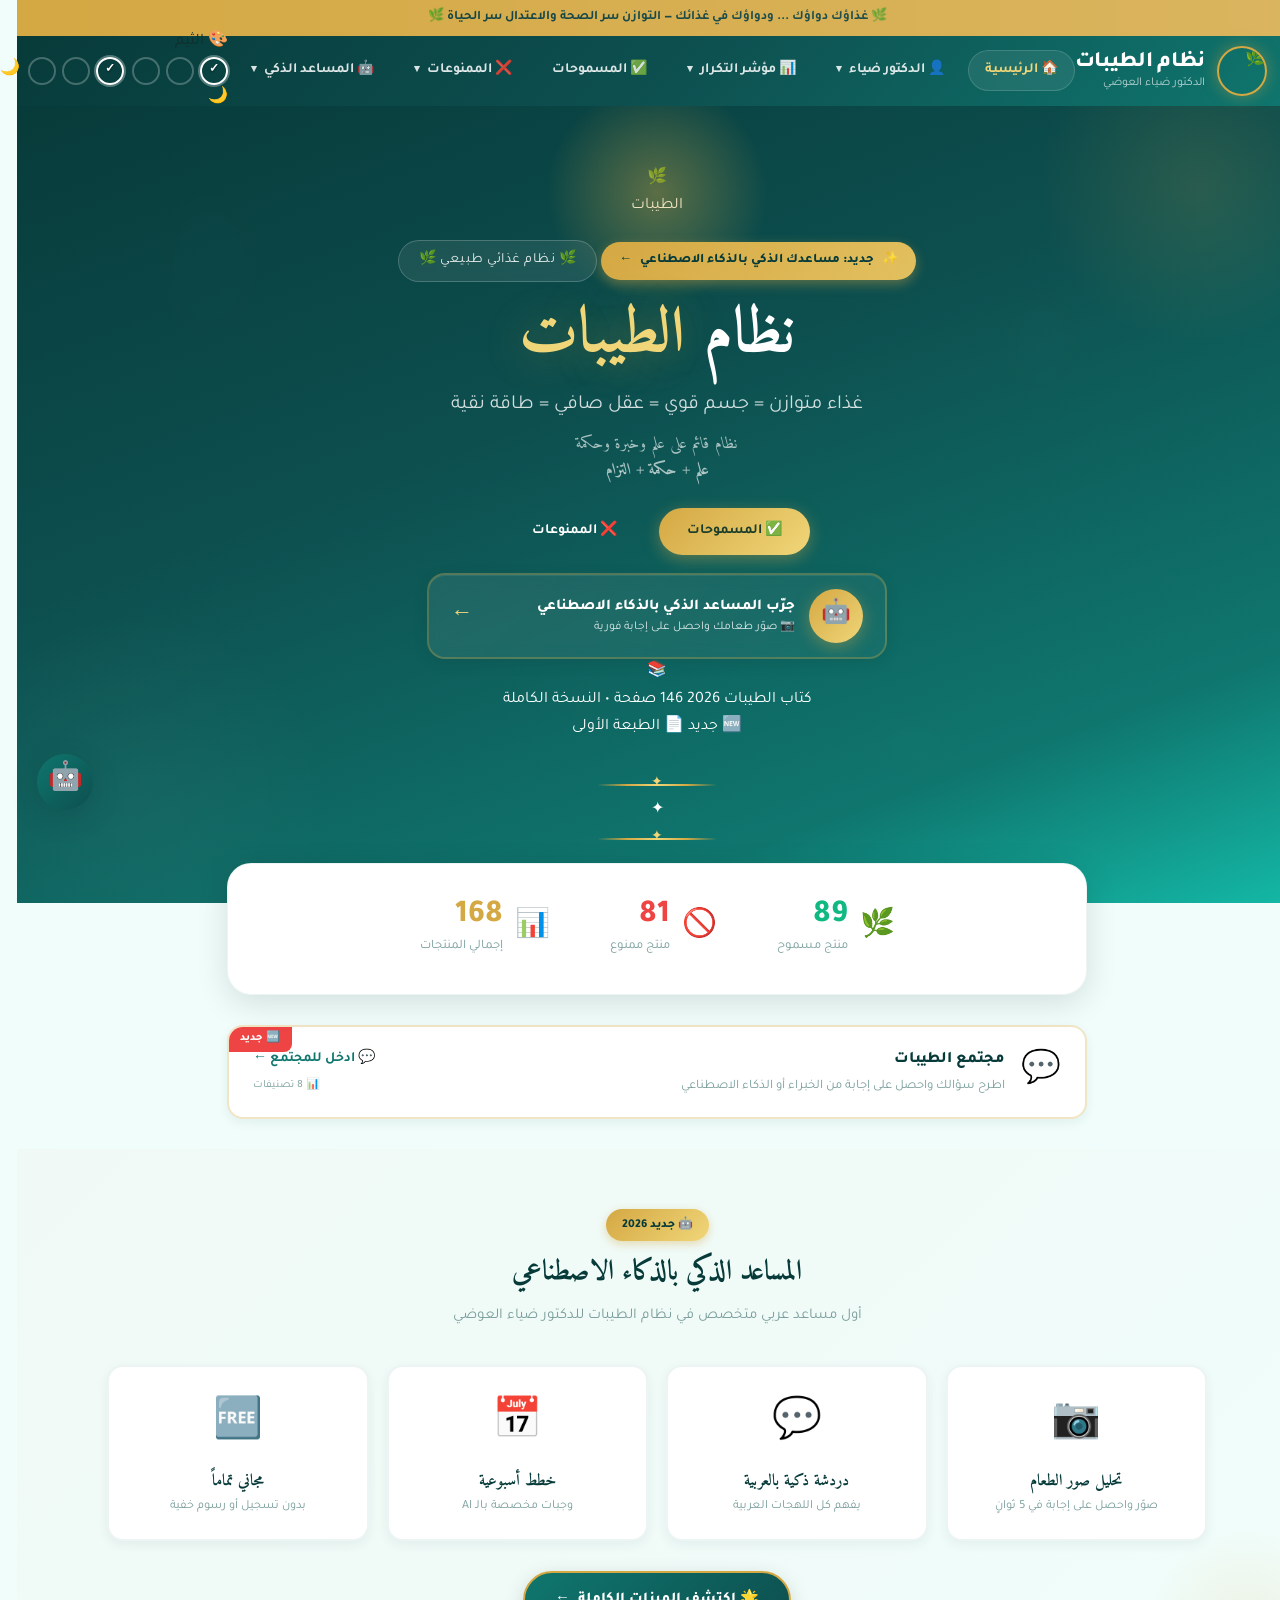
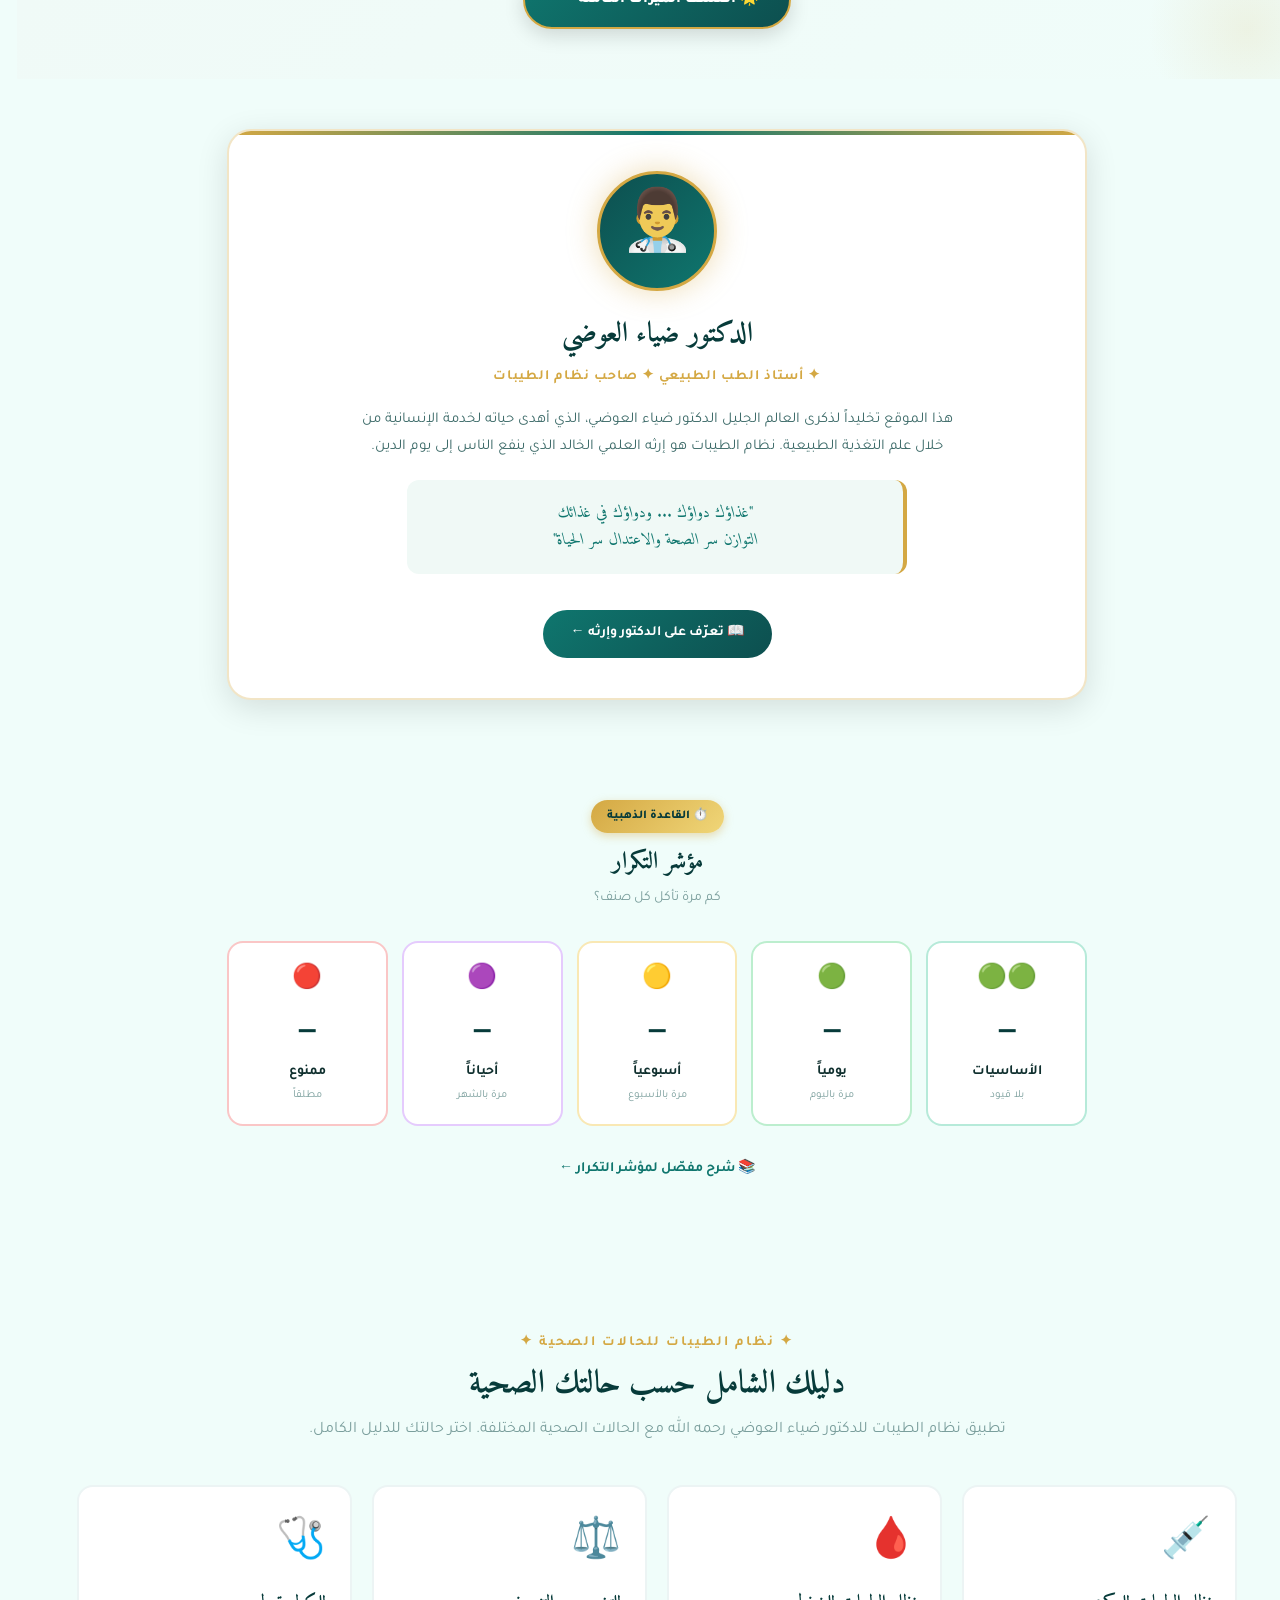
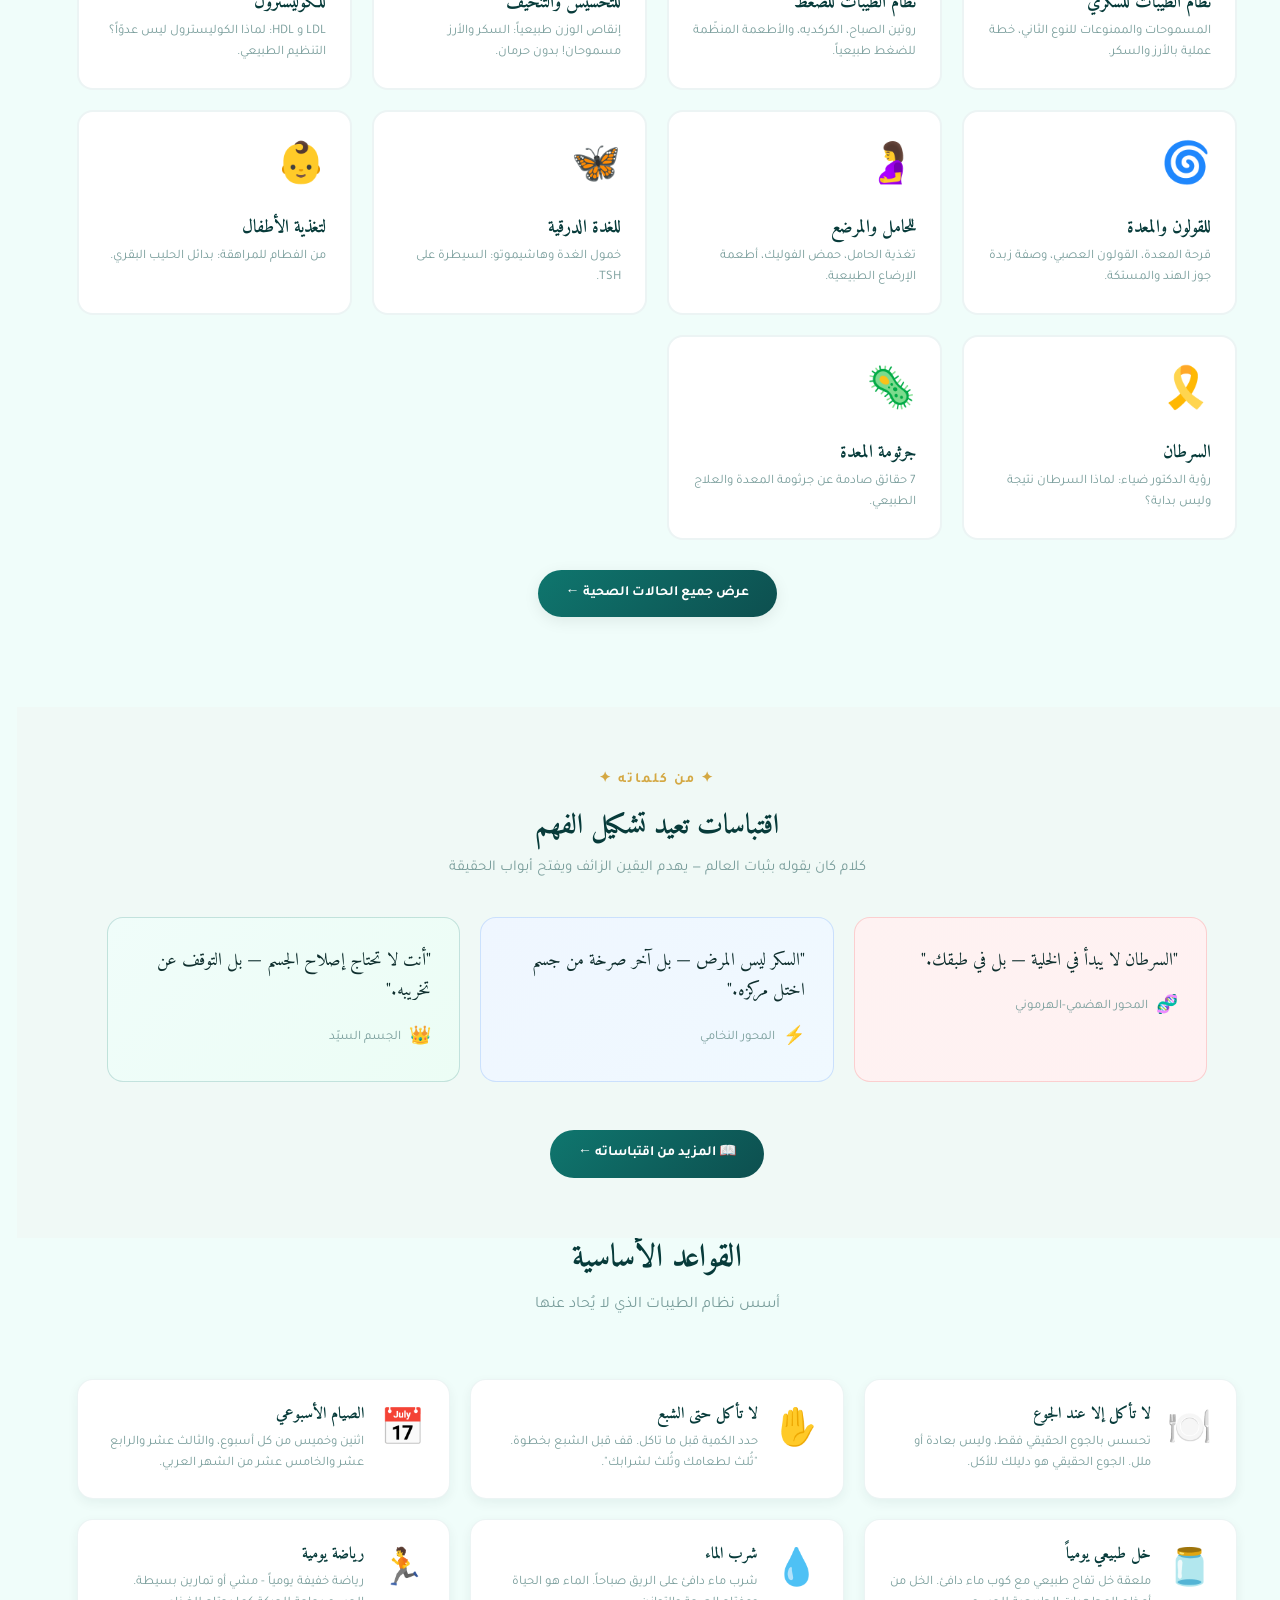
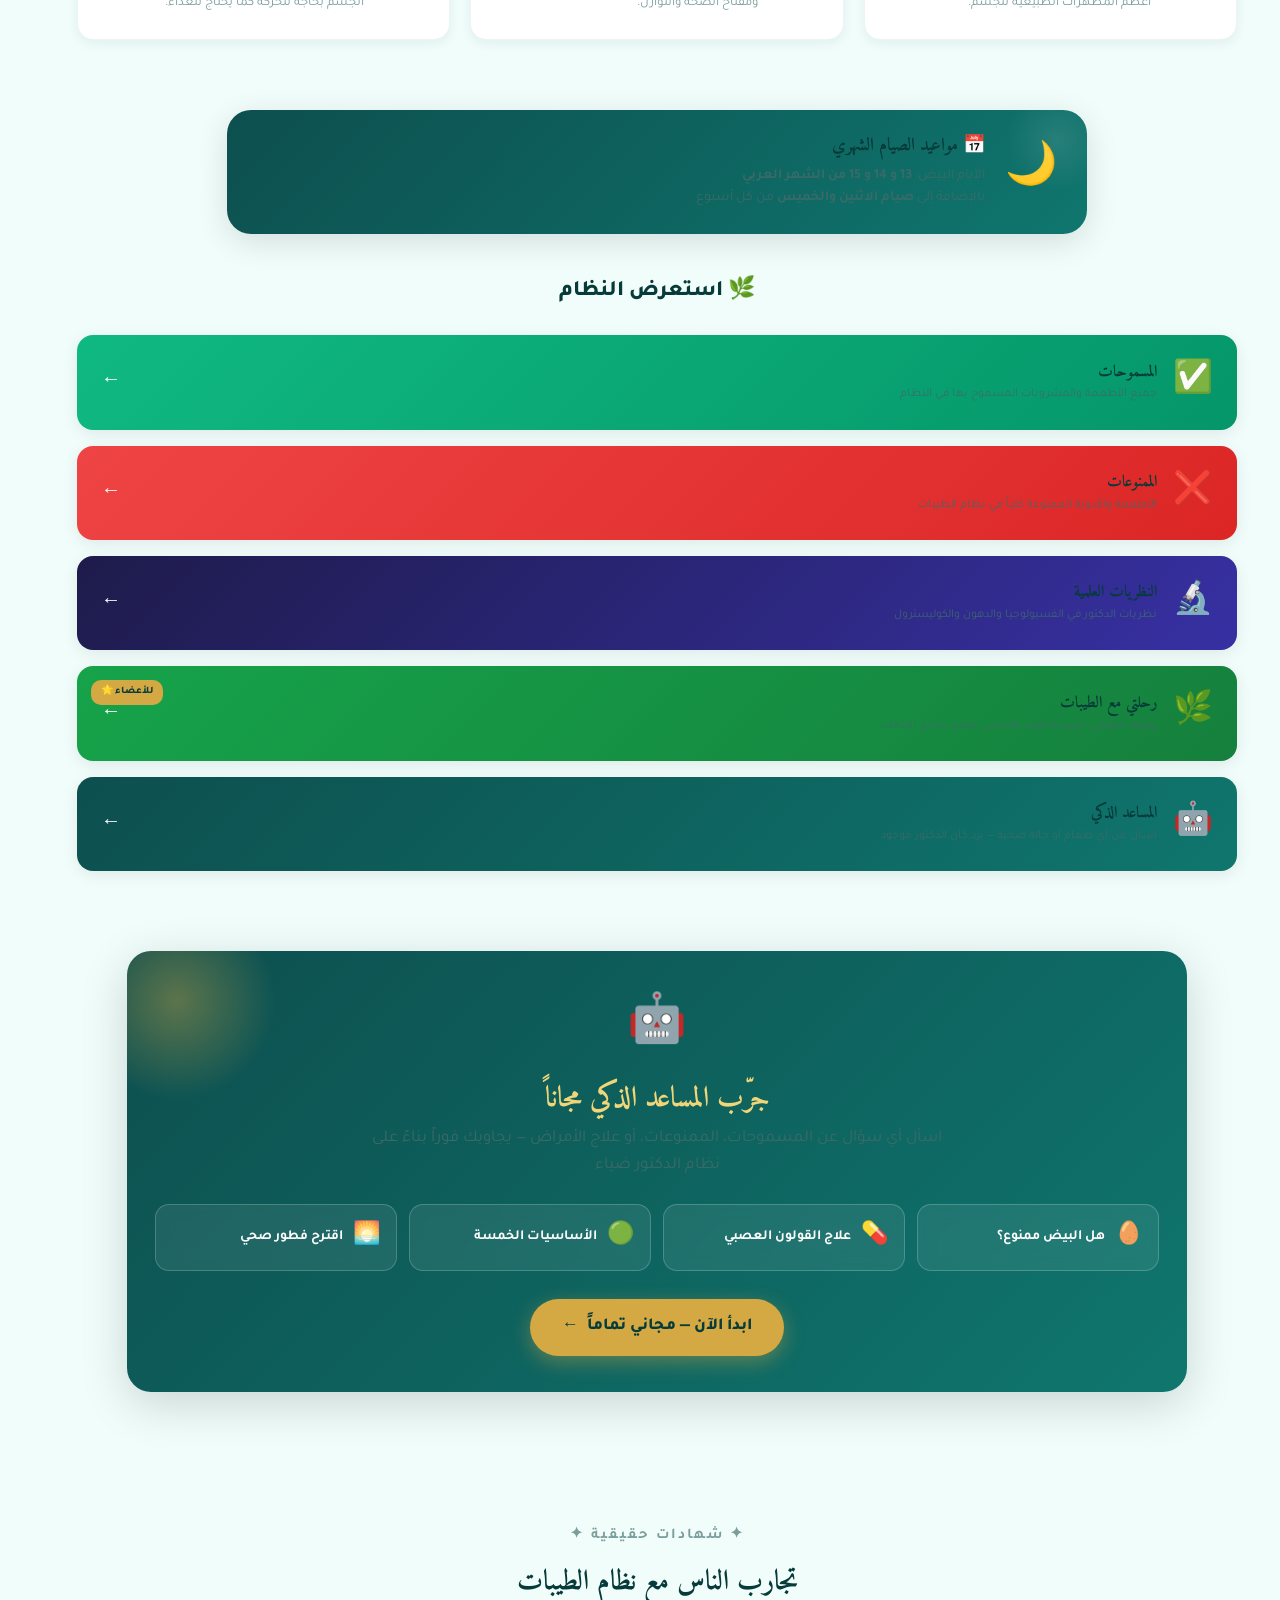
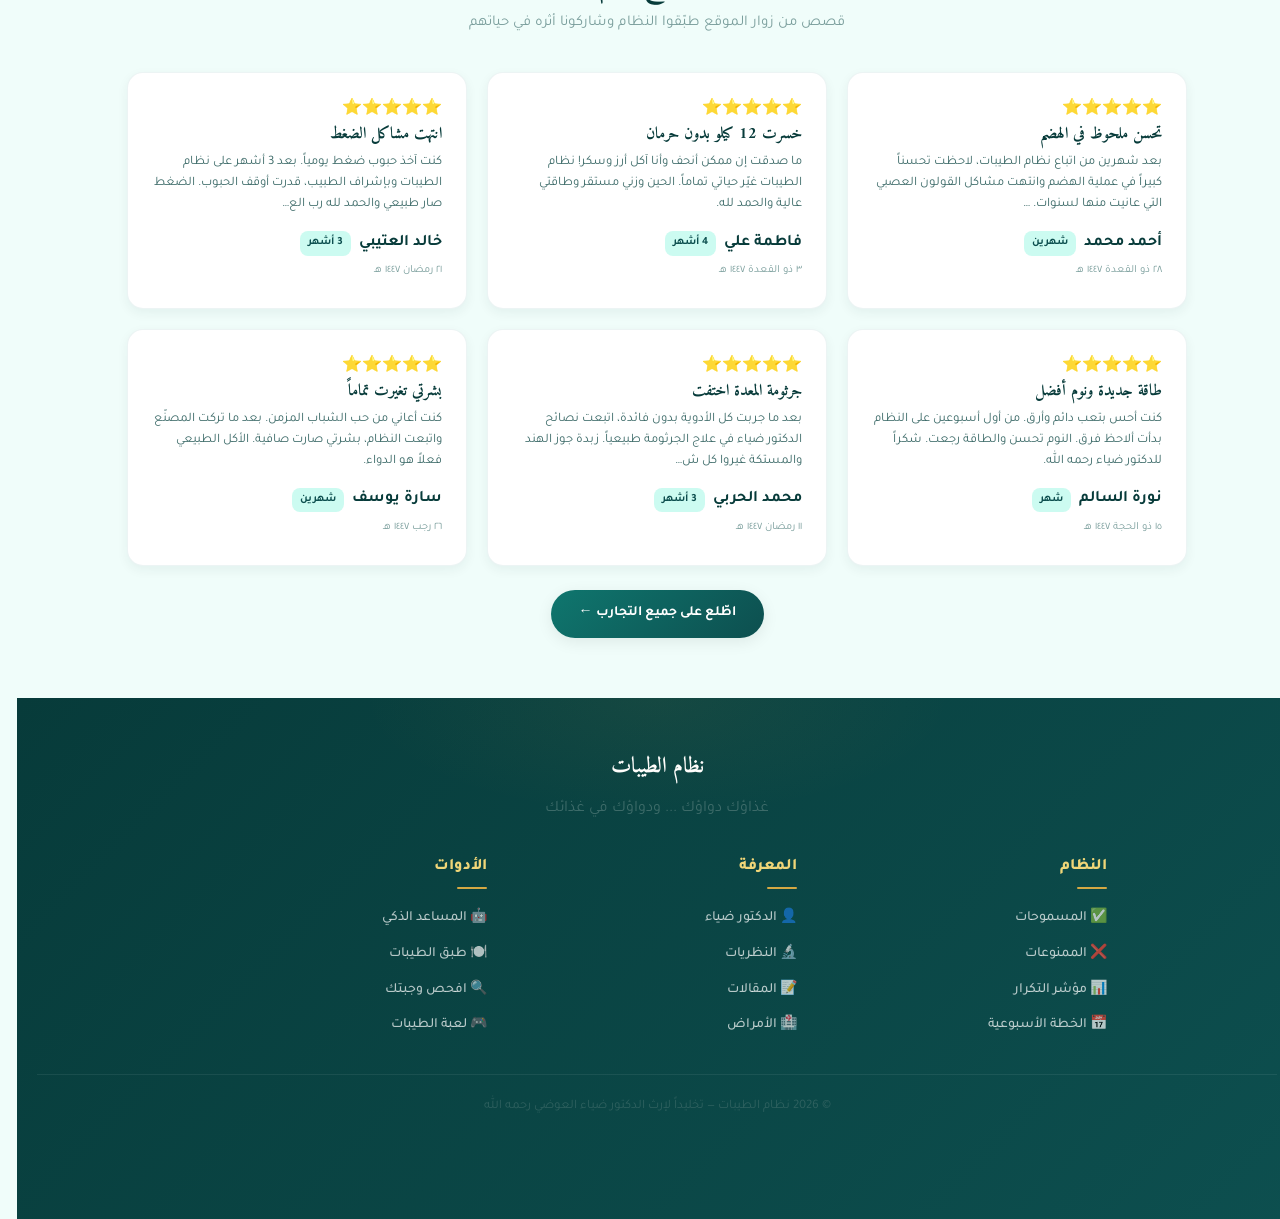
==== commit 05f9051a: "Update homepage to original full sections and correct allowed/forbidden lists based on book rules" ====
--- a/index.html
+++ b/index.html
@@ -56,7 +56,7 @@
     🌿 غذاؤك دواؤك ... ودواؤك في غذائك — التوازن سر الصحة والاعتدال سر الحياة 🌿
   </div>
   <div class="header-main">
-    <a href="/" class="logo-area">
+    <a href="index.html" class="logo-area">
       <div class="logo-emblem">
         <div class="logo-emblem-inner">🌿</div>
       </div>
@@ -67,7 +67,7 @@
     </a>
 
     <nav class="main-nav" id="mainNav">
-      <a href="/" class="nav-link active">🏠 الرئيسية</a>
+      <a href="index.html" class="nav-link active">🏠 الرئيسية</a>
       
       <div class="nav-dropdown">
         <a href="about.html" class="nav-link nav-link--has-dropdown">
@@ -182,7 +182,7 @@
   
   <div class="hero-content-text">
     <!-- AI Badge -->
-    <a href="/ai-assistant" class="hero-ai-badge">
+    <a href="ai-assistant.html" class="hero-ai-badge">
       <span class="hero-ai-badge-spark">✨</span>
       <span class="hero-ai-badge-text">جديد: مساعدك الذكي بالذكاء الاصطناعي</span>
       <span class="hero-ai-badge-arrow">←</span>
@@ -268,7 +268,7 @@
      COMMUNITY BANNER
      ═══════════════════════════════════════════ -->
 <div class="community-banner-wrapper">
-  <a href="/community" class="community-banner" aria-label="مجتمع الطيبات">
+  <a href="community.html" class="community-banner" aria-label="مجتمع الطيبات">
     <span class="community-banner-new">🆕 جديد</span>
     <div class="community-banner-icon">💬</div>
     <div class="community-banner-content">
@@ -320,7 +320,7 @@
     </div>
     
     <div class="ai-features-cta">
-      <a href="/ai-assistant" class="ai-features-btn">
+      <a href="ai-assistant.html" class="ai-features-btn">
         🌟 اكتشف الميزات الكاملة
         <span class="ai-features-btn-arrow">←</span>
       </a>
@@ -347,7 +347,7 @@
       "غذاؤك دواؤك ... ودواؤك في غذائك<br>
       التوازن سر الصحة والاعتدال سر الحياة"
     </div>
-    <a href="/about" class="tribute-cta">
+    <a href="about.html" class="tribute-cta">
       📖 تعرّف على الدكتور وإرثه ←
     </a>
   </div>
@@ -696,7 +696,7 @@
   </div>
 
   <div class="section-cta-center" style="margin-top: 24px;">
-    <a href="/testimonials" class="btn btn-primary">
+    <a href="testimonials.html" class="btn btn-primary">
       اطّلع على جميع التجارب ←
     </a>
   </div>
@@ -717,26 +717,26 @@
 <!-- ═══════════════════════════════════════════
      CHAT FAB (Floating Action Button)
      ═══════════════════════════════════════════ -->
-<a href="/chat" class="chat-fab" title="المساعد الذكي" aria-label="المساعد الذكي">🤖</a>
+<a href="chat.html" class="chat-fab" title="المساعد الذكي" aria-label="المساعد الذكي">🤖</a>
 
 <!-- ═══════════════════════════════════════════
      BOTTOM NAV (Mobile Only)
      ═══════════════════════════════════════════ -->
 <nav class="bottom-nav">
   <div class="bottom-nav-inner">
-    <a href="/" class="bottom-nav-item active">
+    <a href="index.html" class="bottom-nav-item active">
       <div class="bnav-icon">🏠</div>
       <span>الرئيسية</span>
     </a>
-    <a href="/allowed" class="bottom-nav-item">
+    <a href="allowed.html" class="bottom-nav-item">
       <div class="bnav-icon">✅</div>
       <span>المسموحات</span>
     </a>
-    <a href="/theories" class="bottom-nav-item">
+    <a href="theories.html" class="bottom-nav-item">
       <div class="bnav-icon">🔬</div>
       <span>النظريات</span>
     </a>
-    <a href="/chat" class="bottom-nav-item">
+    <a href="chat.html" class="bottom-nav-item">
       <div class="bnav-icon">🤖</div>
       <span>المساعد</span>
     </a>
